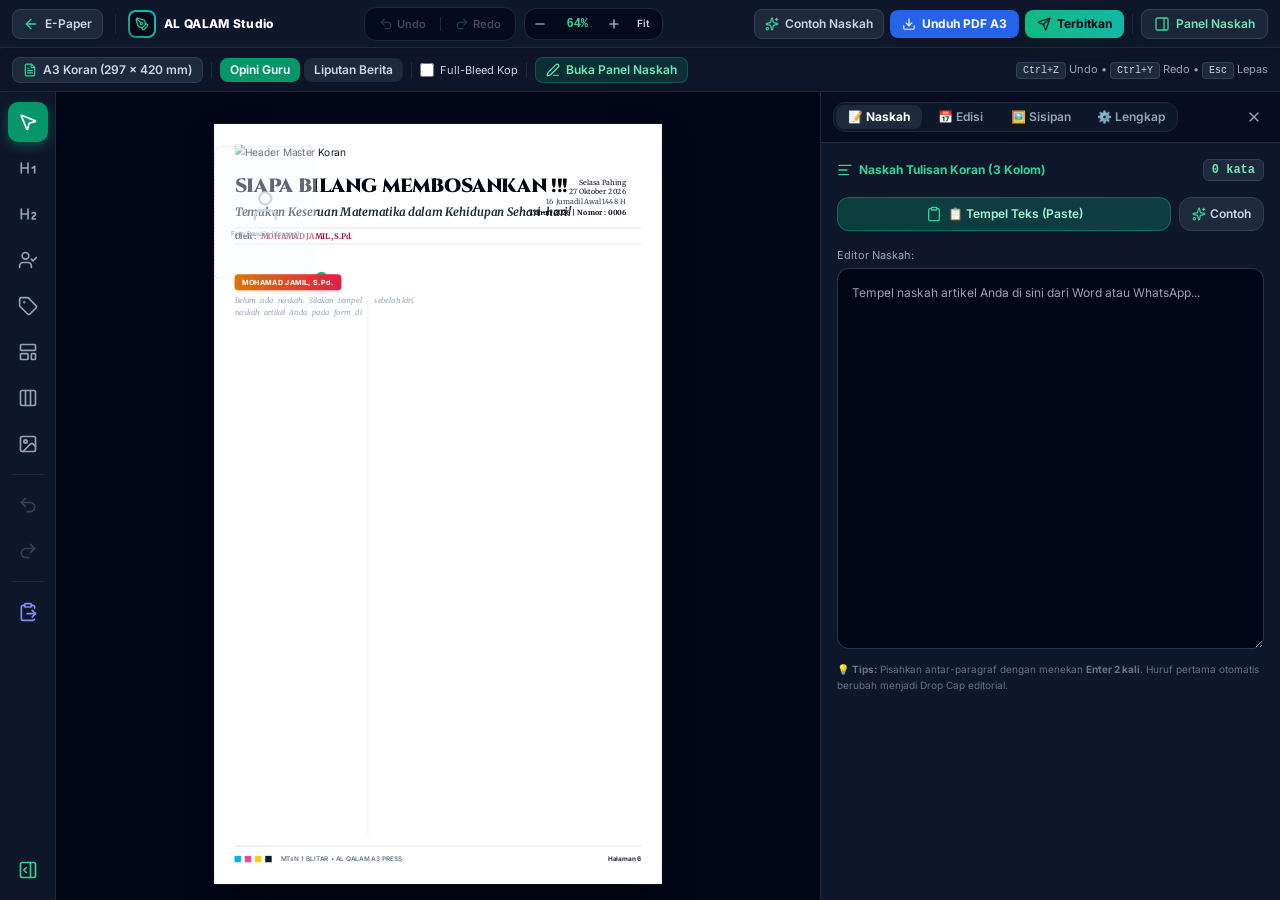
==== studio.html @ 0bef4b61 "Fitur Undo (Ctrl+Z) dan Redo (Ctrl+Y) pada AL QALAM Layout Studio" ====
<!DOCTYPE html>
<html lang="id" class="h-full bg-slate-950 text-slate-100">
<head>
  <meta charset="UTF-8">
  <meta name="viewport" content="width=device-width, initial-scale=1.0">
  <meta http-equiv="Cache-Control" content="no-cache, no-store, must-revalidate">
  <meta http-equiv="Pragma" content="no-cache">
  <meta http-equiv="Expires" content="0">
  <title>AL QALAM Studio - Mini Corel Layout Koran A3 MTsN 1 Blitar</title>
  <meta name="description" content="Aplikasi desain layout koran A3 AL QALAM MTsN 1 Blitar ala CorelDRAW yang praktis, cepat, dan siap terbit.">

  <!-- Favicon -->
  <link rel="icon" type="image/png" href="logo-mtsn.png">

  <!-- Google Fonts: Editorial Serif, Sans, & Arabic Calligraphy -->
  <link rel="preconnect" href="https://fonts.googleapis.com">
  <link rel="preconnect" href="https://fonts.gstatic.com" crossorigin>
  <link href="https://fonts.googleapis.com/css2?family=Amiri:ital,wght@0,400;0,700;1,400&family=Cinzel:wght@600;700;800;900&family=Inter:wght@300;400;500;600;700;800&family=Merriweather:ital,wght@0,300;0,400;0,700;1,300;1,400&family=Playfair+Display:ital,wght@0,600;0,700;0,800;0,900;1,600&display=swap" rel="stylesheet">

  <!-- Tailwind CSS (Local Offline) -->
  <script src="js/tailwind.min.js"></script>
  <script>
    tailwind.config = {
      darkMode: 'class',
      theme: {
        extend: {
          fontFamily: {
            sans: ['Inter', 'sans-serif'],
            serif: ['Merriweather', 'serif'],
            editorial: ['Playfair Display', 'serif'],
            title: ['Cinzel', 'serif'],
            arabic: ['Amiri', 'serif']
          },
          colors: {
            brand: {
              50: '#f0fdf4',
              100: '#dcfce7',
              500: '#22c55e',
              600: '#16a34a',
              700: '#15803d',
              900: '#14532d'
            }
          }
        }
      }
    }
  </script>

  <!-- Lucide Icons (Local Offline) -->
  <script src="js/lucide.min.js"></script>

  <!-- jsPDF & html2canvas (Local Offline) -->
  <script src="js/jspdf.umd.min.js"></script>
  <script src="js/html2canvas.min.js"></script>

  <style>
    /* Custom Scrollbars */
    ::-webkit-scrollbar {
      width: 6px;
      height: 6px;
    }
    ::-webkit-scrollbar-track {
      background: rgba(15, 23, 42, 0.6);
    }
    ::-webkit-scrollbar-thumb {
      background: rgba(51, 65, 85, 0.8);
      border-radius: 4px;
    }
    ::-webkit-scrollbar-thumb:hover {
      background: rgba(16, 185, 129, 0.6);
    }

    /* Corel Toolbox Buttons & Tooltips */
    .corel-tool-btn {
      width: 40px;
      height: 40px;
      display: flex;
      align-items: center;
      justify-content: center;
      border-radius: 10px;
      color: #94a3b8;
      transition: all 0.15s ease-in-out;
      position: relative;
      cursor: pointer;
    }
    .corel-tool-btn:hover {
      background-color: #1e293b;
      color: #f8fafc;
    }
    .corel-tool-btn.active {
      background-color: #059669;
      color: #ffffff;
      box-shadow: 0 4px 12px rgba(16, 185, 129, 0.35);
    }
    .corel-tool-btn .tooltip {
      position: absolute;
      left: 100%;
      top: 50%;
      transform: translateY(-50%);
      margin-left: 10px;
      padding: 4px 8px;
      background: #0f172a;
      border: 1px solid #334155;
      color: #f8fafc;
      font-size: 11px;
      font-weight: 500;
      white-space: nowrap;
      border-radius: 6px;
      pointer-events: none;
      opacity: 0;
      transition: opacity 0.15s;
      z-index: 50;
      box-shadow: 0 4px 12px rgba(0,0,0,0.5);
    }
    .corel-tool-btn:hover .tooltip {
      opacity: 1;
    }

    /* A3 Sheet Paper Styling */
    .a3-sheet {
      width: 840px;
      min-height: 1188px;
      background: #ffffff;
      color: #111827;
      box-shadow: 0 25px 50px -12px rgba(0, 0, 0, 0.7), 0 0 0 1px rgba(255, 255, 255, 0.1);
      position: relative;
      transform-origin: top center;
      transition: transform 0.2s ease-out;
    }

    /* Newspaper Typography Rules */
    .newspaper-columns {
      column-count: 3;
      column-gap: 20px;
      column-rule: 1px solid #e2e8f0;
      text-align: justify;
      text-justify: inter-word;
      hyphens: auto;
    }

    .drop-cap::first-letter {
      float: left;
      font-family: 'Playfair Display', serif;
      font-size: 3.5rem;
      line-height: 2.8rem;
      padding-top: 4px;
      padding-right: 8px;
      padding-bottom: 2px;
      font-weight: 900;
      color: #047857;
    }

    @media print {
      body * {
        visibility: hidden;
      }
      #print-area, #print-area * {
        visibility: visible;
      }
      #print-area {
        position: absolute;
        left: 0;
        top: 0;
        width: 100%;
        margin: 0;
        padding: 0;
      }
    }

    /* Direct On-Canvas Interactive Objects */
    .canvas-selectable {
      cursor: grab;
      position: relative;
      touch-action: none;
      user-select: none;
      -webkit-user-select: none;
    }
    .canvas-selectable img {
      -webkit-user-drag: none;
      user-drag: none;
      pointer-events: none;
    }
    .canvas-selectable:hover {
      outline: 1.5px dashed rgba(16, 185, 129, 0.45) !important;
      outline-offset: 2px;
    }
    .canvas-selectable:active {
      cursor: grabbing;
    }
    .canvas-selectable.canvas-selected {
      outline: 2px dashed #10b981 !important;
      outline-offset: 3px;
      box-shadow: 0 0 0 1px rgba(16, 185, 129, 0.25);
    }
    .canvas-inline-editing {
      outline: 2px solid #3b82f6 !important;
      outline-offset: 3px;
      background-color: rgba(239, 246, 255, 0.8) !important;
      cursor: text !important;
      user-select: text !important;
      -webkit-user-select: text !important;
    }
  </style>
</head>
<body class="h-full flex flex-col bg-slate-950 text-slate-100 overflow-hidden select-none">

  <!-- ==================== 1. TOP APPLICATION MENUBAR ==================== -->
  <header class="h-12 flex-shrink-0 bg-slate-900 border-b border-slate-800 px-3 flex items-center justify-between z-30 shadow-md">
    
    <!-- Left: Return Link & Brand Title -->
    <div class="flex items-center gap-3">
      <a href="index.html" class="flex items-center gap-1.5 px-2.5 py-1.5 rounded-lg bg-slate-800 hover:bg-slate-700 text-slate-300 hover:text-white border border-slate-700 hover:border-emerald-500/50 shadow-sm transition active:scale-95 text-xs font-semibold" title="Kembali ke Flipbook">
        <i data-lucide="arrow-left" class="w-4 h-4 text-emerald-400"></i>
        <span class="hidden sm:inline">E-Paper</span>
      </a>

      <div class="h-5 w-px bg-slate-800 hidden sm:block"></div>

      <div class="flex items-center gap-2">
        <div class="w-7 h-7 rounded-lg bg-gradient-to-tr from-emerald-600 via-teal-500 to-cyan-500 p-0.5 flex items-center justify-center shadow-sm flex-shrink-0">
          <div class="w-full h-full bg-slate-950 rounded-[6px] flex items-center justify-center">
            <i data-lucide="pen-tool" class="w-3.5 h-3.5 text-emerald-400"></i>
          </div>
        </div>
        <div class="flex items-center gap-2">
          <span class="text-xs font-extrabold text-white tracking-wide">AL QALAM Studio</span>
        </div>
      </div>
    </div>

    <!-- Center: Undo / Redo & Zoom Toolbar -->
    <div class="flex items-center gap-2">
      <!-- Undo & Redo Toolbar -->
      <div class="flex items-center gap-1 bg-slate-950/70 p-1 rounded-xl border border-slate-800">
        <button type="button" id="btn-undo" disabled class="flex items-center gap-1 px-2.5 py-1 rounded-lg hover:bg-slate-800 text-slate-300 hover:text-white opacity-30 pointer-events-none transition cursor-pointer text-xs font-semibold" title="Urungkan / Undo (Ctrl + Z)">
          <i data-lucide="undo-2" class="w-3.5 h-3.5 text-emerald-400"></i>
          <span class="hidden sm:inline text-[11px]">Undo</span>
        </button>
        <div class="h-3.5 w-px bg-slate-800"></div>
        <button type="button" id="btn-redo" disabled class="flex items-center gap-1 px-2.5 py-1 rounded-lg hover:bg-slate-800 text-slate-300 hover:text-white opacity-30 pointer-events-none transition cursor-pointer text-xs font-semibold" title="Ulangi / Redo (Ctrl + Y)">
          <i data-lucide="redo-2" class="w-3.5 h-3.5 text-emerald-400"></i>
          <span class="hidden sm:inline text-[11px]">Redo</span>
        </button>
      </div>

      <!-- Zoom Toolbar -->
      <div class="flex items-center gap-1 bg-slate-950/70 p-1 rounded-xl border border-slate-800">
        <button type="button" id="btn-zoom-out" class="p-1 rounded-lg hover:bg-slate-800 text-slate-300 hover:text-white transition cursor-pointer" title="Perkecil Zoom (-)">
          <i data-lucide="minus" class="w-3.5 h-3.5"></i>
        </button>
        <span id="label-zoom" class="w-11 text-center font-mono font-bold text-emerald-400 text-xs select-none">75%</span>
        <button type="button" id="btn-zoom-in" class="p-1 rounded-lg hover:bg-slate-800 text-slate-300 hover:text-white transition cursor-pointer" title="Perbesar Zoom (+)">
          <i data-lucide="plus" class="w-3.5 h-3.5"></i>
        </button>
        <button type="button" id="btn-zoom-fit" class="px-2 py-0.5 rounded-lg hover:bg-slate-800 text-slate-300 hover:text-white text-[10px] font-semibold transition cursor-pointer" title="Sesuaikan dengan Layar">
          Fit
        </button>
      </div>
    </div>

    <!-- Right: Core Actions & Panel Toggle -->
    <div class="flex items-center gap-1.5">
      <button type="button" id="btn-demo-preset" class="hidden md:flex items-center gap-1.5 px-2.5 py-1.5 rounded-lg bg-slate-800 hover:bg-slate-700 text-slate-300 hover:text-emerald-300 border border-slate-700 text-xs font-semibold shadow-sm transition active:scale-95 cursor-pointer" title="Isi contoh naskah otomatis">
        <i data-lucide="sparkles" class="w-3.5 h-3.5 text-emerald-400"></i>
        <span>Contoh Naskah</span>
      </button>

      <button type="button" id="btn-export-pdf" class="flex items-center gap-1.5 px-3 py-1.5 rounded-lg bg-blue-600 hover:bg-blue-500 text-white text-xs font-bold shadow-md transition active:scale-95 cursor-pointer" title="Unduh File PDF A3 Siap Cetak (300 DPI)">
        <i data-lucide="download" class="w-3.5 h-3.5"></i>
        <span class="hidden sm:inline">Unduh PDF A3</span>
      </button>

      <button type="button" id="btn-publish-epaper" class="flex items-center gap-1.5 px-3 py-1.5 rounded-lg bg-gradient-to-r from-emerald-500 to-teal-500 hover:from-emerald-400 hover:to-teal-400 text-slate-950 text-xs font-bold shadow-lg shadow-emerald-950/40 transition active:scale-95 cursor-pointer" title="Terbitkan Halaman Ini Langsung ke Flipbook Online">
        <i data-lucide="send" class="w-3.5 h-3.5"></i>
        <span>Terbitkan</span>
      </button>

      <div class="h-5 w-px bg-slate-800 mx-0.5"></div>

      <!-- Toggle Right Inspector Drawer -->
      <button type="button" id="btn-toggle-dock" class="flex items-center gap-1.5 px-3 py-1.5 rounded-lg bg-slate-800/90 hover:bg-slate-700 text-emerald-300 hover:text-white border border-slate-700 hover:border-emerald-500/40 text-xs font-semibold shadow-sm transition active:scale-95 cursor-pointer" title="Buka / Tutup Panel Naskah & Edisi">
        <i data-lucide="panel-right" class="w-4 h-4 text-emerald-400"></i>
        <span class="hidden lg:inline">Panel Naskah</span>
      </button>

      <!-- Mobile Fallback Toggle View -->
      <div class="flex lg:hidden items-center bg-slate-800/80 p-0.5 rounded-lg border border-slate-700">
        <button type="button" id="btn-toggle-editor" class="px-2 py-0.5 rounded text-[11px] font-bold bg-emerald-600 text-white">
          ✏️
        </button>
        <button type="button" id="btn-toggle-preview" class="px-2 py-0.5 rounded text-[11px] font-bold text-slate-300">
          👁️
        </button>
      </div>
    </div>
  </header>

  <!-- ==================== 2. TOP CONTEXTUAL PROPERTY BAR (Corel Style) ==================== -->
  <div id="corel-property-bar" class="h-11 flex-shrink-0 bg-slate-900/95 backdrop-blur-md border-b border-slate-800 px-3 flex items-center justify-between text-xs z-20 overflow-x-auto shadow-inner">
    <!-- Dynamic Context Content will be injected here -->
    <div id="corel-property-content" class="flex items-center gap-2 flex-wrap min-w-max">
      <!-- Default Page Properties (Rendered by JS) -->
    </div>

    <!-- Right Hint -->
    <div class="hidden xl:flex items-center gap-2 flex-shrink-0 text-slate-400 text-[11px] pl-3">
      <span><kbd class="px-1.5 py-0.5 bg-slate-800 border border-slate-700 rounded text-slate-300 font-mono text-[10px]">Ctrl+Z</kbd> Undo • <kbd class="px-1.5 py-0.5 bg-slate-800 border border-slate-700 rounded text-slate-300 font-mono text-[10px]">Ctrl+Y</kbd> Redo • <kbd class="px-1.5 py-0.5 bg-slate-800 border border-slate-700 rounded text-slate-300 font-mono text-[10px]">Esc</kbd> Lepas</span>
    </div>
  </div>

  <!-- ==================== 3. MAIN WORKSPACE ROW ==================== -->
  <div class="flex-1 flex overflow-hidden relative">

    <!-- ==================== A. LEFT SLIM ICON TOOLBOX (Corel Style) ==================== -->
    <aside id="corel-toolbox" class="w-14 flex-shrink-0 bg-slate-900 border-r border-slate-800 flex flex-col items-center py-2.5 gap-1.5 z-20 shadow-sm select-none">
      
      <!-- 1. Pick Tool -->
      <button type="button" id="tool-pick" class="corel-tool-btn active" title="Pick Tool (Pilih & Geser Objek Bebas)">
        <i data-lucide="mouse-pointer-2" class="w-5 h-5"></i>
        <span class="tooltip">Pick Tool (Pilih & Geser)</span>
      </button>

      <!-- 2. Headline Tool -->
      <button type="button" id="tool-headline" class="corel-tool-btn" title="Judul Utama (Headline)">
        <i data-lucide="heading-1" class="w-5 h-5"></i>
        <span class="tooltip">Judul Utama (Headline)</span>
      </button>

      <!-- 3. Subheadline Tool -->
      <button type="button" id="tool-subheadline" class="corel-tool-btn" title="Subjudul Artikel">
        <i data-lucide="heading-2" class="w-5 h-5"></i>
        <span class="tooltip">Subjudul Artikel</span>
      </button>

      <!-- 4. Author Photo Tool -->
      <button type="button" id="tool-photo" class="corel-tool-btn" title="Foto Guru / Penulis">
        <i data-lucide="user-check" class="w-5 h-5"></i>
        <span class="tooltip">Foto Penulis</span>
      </button>

      <!-- 5. Author Name Badge Tool -->
      <button type="button" id="tool-badge" class="corel-tool-btn" title="Kotak Nama Penulis (Badge)">
        <i data-lucide="tag" class="w-5 h-5"></i>
        <span class="tooltip">Badge Nama Penulis</span>
      </button>

      <!-- 6. Master Kop Tool -->
      <button type="button" id="tool-header" class="corel-tool-btn" title="Header / Kop Master">
        <i data-lucide="layout-template" class="w-5 h-5"></i>
        <span class="tooltip">Kop Koran Master</span>
      </button>

      <!-- 7. Body Text Tool (Columns) -->
      <button type="button" id="tool-body" class="corel-tool-btn" title="Naskah Tulisan 3 Kolom">
        <i data-lucide="columns-3" class="w-5 h-5"></i>
        <span class="tooltip">Naskah 3 Kolom & Editor</span>
      </button>

      <!-- 8. Activity Photo Tool -->
      <button type="button" id="tool-activity" class="corel-tool-btn" title="Dokumentasi / Foto Kegiatan">
        <i data-lucide="image" class="w-5 h-5"></i>
        <span class="tooltip">Foto Kegiatan</span>
      </button>

      <div class="w-8 h-px bg-slate-800 my-1"></div>

      <!-- Undo Tool -->
      <button type="button" id="tool-undo" disabled class="corel-tool-btn opacity-30 pointer-events-none" title="Undo / Urungkan (Ctrl + Z)">
        <i data-lucide="undo-2" class="w-5 h-5"></i>
        <span class="tooltip">Undo (Ctrl + Z)</span>
      </button>

      <!-- Redo Tool -->
      <button type="button" id="tool-redo" disabled class="corel-tool-btn opacity-30 pointer-events-none" title="Redo / Ulangi (Ctrl + Y)">
        <i data-lucide="redo-2" class="w-5 h-5"></i>
        <span class="tooltip">Redo (Ctrl + Y)</span>
      </button>

      <div class="w-8 h-px bg-slate-800 my-1"></div>

      <!-- Quick Smart Paste from Canva -->
      <button type="button" id="tool-paste-direct" class="corel-tool-btn hover:text-indigo-400" title="Tempel Gambar dari Canva (Ctrl+V)">
        <i data-lucide="clipboard-paste" class="w-5 h-5 text-indigo-400"></i>
        <span class="tooltip">Tempel dari Canva (Ctrl+V)</span>
      </button>

      <!-- 10. Toggle Dock Drawer Tool -->
      <button type="button" id="tool-dock-toggle" class="corel-tool-btn hover:text-emerald-400 mt-auto" title="Buka / Tutup Panel Naskah">
        <i data-lucide="panel-right-open" class="w-5 h-5 text-emerald-400"></i>
        <span class="tooltip">Panel Naskah & Edisi</span>
      </button>
    </aside>

    <!-- ==================== B. CENTER: REALTIME A3 PREVIEW CANVAS ==================== -->
    <main id="preview-panel" class="flex-1 bg-slate-950 relative flex flex-col h-full overflow-hidden">
      
      <!-- Preview Sheet Stage (Scrollable) -->
      <div id="preview-stage" class="flex-1 overflow-auto p-4 sm:p-8 flex items-start justify-center">
        
        <!-- THE A3 NEWSPAPER SHEET (Captured to 300 DPI Canvas/PDF) -->
        <div id="a3-sheet" class="a3-sheet relative p-8 flex flex-col justify-between overflow-hidden">

          <!-- SHEET HEADER CONTAINER -->
          <div id="container-sheet-header" class="w-full flex-shrink-0 mb-4 pb-1">
            
            <!-- OPTION A: Custom Uploaded Master Header View -->
            <div id="view-custom-header-wrapper" class="w-full relative canvas-selectable group" data-canvas-type="header">
              <img id="view-custom-header-img" src="" alt="Header Master Koran" class="w-full h-auto object-contain block mx-auto transition-transform duration-200">
              
              <!-- Floating Overlay Edition Box (Pojok Kanan Atas, Sejajar Bawah Huruf M) -->
              <div id="view-custom-header-overlay-box" style="top: 52px; right: 24px;" class="absolute text-right font-serif leading-snug text-slate-900 pointer-events-none select-none z-10">
                <div id="view-day-custom-overlay" class="text-[11px] text-slate-900 font-normal">Selasa Pahing</div>
                <div id="view-date-masehi-custom-overlay" class="text-[11px] text-slate-900 font-normal">27 Oktober 2026</div>
                <div id="view-date-hijri-custom-overlay" class="text-[11px] text-slate-700 font-normal">16 Jumadil Awal 1448 H</div>
                <div id="view-edition-num-custom-overlay" class="text-[11px] font-bold text-slate-950 mt-0.5">Tahun 2026 | Nomor : 0006</div>
              </div>
            </div>

            <!-- OPTION B: Built-in Kop AL QALAM (Hidden) -->
            <div id="view-default-header-wrapper" class="hidden w-full">
              <!-- Row 1: AL QALAM Kop & Partner Logos & Edition Box -->
              <div class="flex items-start justify-between gap-4">
                
                <!-- Left/Center: AL QALAM Brand Logo with Madrasah Info -->
                <div class="flex-1 flex items-center pr-2 overflow-hidden">
                  <img id="view-brand-header-img" src="assets/template/alqalam_brand_header.png" alt="Logo AL QALAM" style="height: 160px;" class="w-auto max-w-full object-contain transition-all duration-200">
                </div>

                <!-- Right: Partner Logos & Edition Box -->
                <div class="flex flex-col items-end text-right flex-shrink-0">
                  <img src="assets/template/top_partner_logos.png" alt="Logos Resmi" class="h-6 sm:h-7 object-contain">
                  
                  <div id="view-default-date-box" style="margin-top: 48px;" class="text-[11px] font-serif leading-snug text-slate-900 text-right">
                    <div id="view-day" class="text-slate-900 font-normal">Selasa Pahing</div>
                    <div id="view-date-masehi" class="text-slate-900 font-normal">27 Oktober 2026</div>
                    <div id="view-date-hijri" class="text-slate-700 font-normal">16 Jumadil Awal 1448 H</div>
                    <div id="view-edition-num" class="font-bold text-slate-900 mt-0.5">Tahun 2026 | Nomor : 0006</div>
                  </div>
                </div>

              </div>

              <!-- Row 2: Yellow Social Media Strip + Basmalah -->
              <div class="mt-2.5 bg-[#fcd34d] border border-amber-400/80 rounded-full px-4 py-1 flex items-center justify-between text-[11px] font-medium text-slate-900 shadow-sm">
                <div class="flex items-center gap-3">
                  <span class="flex items-center gap-1 font-bold">
                    <i data-lucide="globe" class="w-3.5 h-3.5 text-blue-900"></i>
                    <span>www.mtsn1blitar.sch.id</span>
                  </span>
                  <span class="flex items-center gap-1 font-bold">
                    <i data-lucide="facebook" class="w-3.5 h-3.5 text-blue-800"></i>
                    <span>mtsn1blitar</span>
                  </span>
                  <span class="flex items-center gap-1 font-bold">
                    <i data-lucide="youtube" class="w-3.5 h-3.5 text-rose-700"></i>
                    <span>mtsn1blitar</span>
                  </span>
                  <span class="flex items-center gap-1 font-bold">
                    <i data-lucide="instagram" class="w-3.5 h-3.5 text-pink-700"></i>
                    <span>mtsn1blitar69</span>
                  </span>
                </div>
                <div class="font-arabic text-sm text-slate-900 font-bold pr-2">
                  بِسْمِ اللَّهِ الرَّحْمَنِ الرَّحِيمِ
                </div>
              </div>
            </div>

            <!-- OPTION C: Optional Edition & Date Sub-Bar under Custom Header -->
            <div id="view-custom-header-edition-bar" class="hidden mt-2 pt-1.5 border-t border-slate-300 w-full flex justify-end text-right">
              <div class="text-[11px] font-serif leading-snug text-slate-900 text-right">
                <div id="view-day-custom-bar" class="text-slate-900 font-normal">Selasa Pahing</div>
                <div id="view-date-masehi-custom-bar" class="text-slate-900 font-normal">27 Oktober 2026</div>
                <div id="view-date-hijri-custom-bar" class="text-slate-700 font-normal">16 Jumadil Awal 1448 H</div>
                <div id="view-edition-num-custom-bar" class="font-bold text-slate-900 mt-0.5">Tahun 2026 | Nomor : 0006</div>
              </div>
            </div>

          </div>

          <!-- SHEET BODY (AUTHOR + HEADLINE + 3-COLUMN NEWSPAPER) -->
          <div class="flex-1 flex flex-col">
            
            <!-- Top Hero: Author Profile Spacer & Headline -->
            <div class="flex items-start gap-5 mb-4 relative min-h-[175px]">
              
              <!-- Author Slot Spacer -->
              <div id="author-slot-spacer" class="hidden w-44 flex-shrink-0 transition-all duration-300"></div>

              <!-- Headline & Subheadline & Byline -->
              <div class="flex-1 pt-1" id="container-hero-text">
                <h2 id="view-headline" class="font-title text-3xl font-black text-slate-950 leading-tight tracking-tight mb-2 canvas-selectable transition-all" data-canvas-type="headline" title="Klik untuk atur ukuran & geser judul langsung (atau klik ganda untuk edit teks)">
                  SIAPA BILANG MEMBOSANKAN !!!
                </h2>
                <h3 id="view-subheadline" class="font-serif italic text-lg font-bold text-slate-800 leading-snug mb-3 canvas-selectable transition-all" data-canvas-type="subheadline" title="Klik untuk atur ukuran subjudul (atau klik ganda untuk edit teks)">
                  Temukan Keseruan Matematika dalam Kehidupan Sehari-hari!
                </h3>
                <div class="flex items-center gap-2 border-t border-b border-slate-300 py-1 text-xs font-serif font-bold text-slate-900 canvas-selectable transition-all" id="view-byline-container" data-canvas-type="byline" title="Klik untuk atur byline penulis">
                  <span>Oleh :</span>
                  <span id="view-byline" class="text-rose-800">MOHAMAD JAMIL, S.Pd.</span>
                </div>
              </div>

            </div>

            <!-- 1. FLOATING DRAGGABLE AUTHOR PHOTO -->
            <div id="container-author-photo" style="left: 0px; top: 35px;" class="absolute w-44 flex flex-col items-start cursor-grab select-none group touch-none z-30 transition-shadow canvas-selectable" data-canvas-type="author-photo" title="Klik untuk atur / perbesar foto penulis">
              <div id="author-photo-frame" class="w-full min-h-[160px] bg-transparent border-0 shadow-none rounded-none overflow-visible relative flex flex-col items-start justify-end transition-all">
                <img id="view-author-img" src="" alt="Foto Penulis" class="hidden w-auto max-w-full max-h-[260px] object-contain object-left-bottom pointer-events-none select-none">
                
                <!-- Neutral Placeholder when empty -->
                <div id="placeholder-view-author" class="w-40 h-52 flex flex-col items-center justify-center text-slate-400 p-4 text-center pointer-events-none border border-dashed border-slate-300 rounded-xl bg-slate-50/40">
                  <i data-lucide="user" class="w-14 h-14 text-slate-300 stroke-[1.5]"></i>
                  <span class="text-[10px] font-sans text-slate-400 mt-2 font-medium">Foto Penulis (Kosong)</span>
                </div>

                <!-- Dynamic Corner Resize Handle -->
                <div id="handle-resize-author" 
                     title="Klik tahan dan seret untuk memperbesar / memperkecil foto" 
                     class="export-ignore absolute -bottom-2.5 -right-2.5 w-6 h-6 bg-emerald-500 hover:bg-emerald-400 active:scale-125 border-2 border-white rounded-full shadow-lg cursor-nwse-resize z-40 flex items-center justify-center transition-transform hover:scale-125 touch-none select-none">
                  <i data-lucide="scaling" class="w-3 h-3 text-white pointer-events-none stroke-[2.5]"></i>
                </div>
              </div>
            </div>

            <!-- 2. FLOATING DRAGGABLE AUTHOR NAME BADGE -->
            <div id="container-author-badge" style="left: 32px; top: 235px;" class="absolute flex flex-col items-center cursor-grab select-none group touch-none z-30 transition-shadow canvas-selectable" data-canvas-type="author-badge" title="Klik untuk atur kotak nama">
              <div id="view-author-badge" class="bg-gradient-to-r from-amber-600 to-rose-600 text-white font-bold text-[11px] py-1 px-3 text-center rounded-md shadow-md tracking-wider truncate max-w-xs pointer-events-none select-none">
                MOHAMAD JAMIL, S.Pd.
              </div>
            </div>

            <!-- Newspaper 3-Columns Text -->
            <div class="flex-1 newspaper-columns text-slate-900 font-serif text-[11.5px] leading-relaxed select-text canvas-selectable transition-all" id="view-newspaper-content" data-canvas-type="newspaper-content" title="Klik untuk atur ukuran huruf naskah koran">
              <!-- Rendered dynamically -->
            </div>

            <!-- Mid/Bottom Visual Inserts: Classroom Photo + Callout + Logo (Hidden by default) -->
            <div id="container-bottom-inserts" style="display: none;" class="mt-4 pt-3 border-t-2 border-slate-300 grid grid-cols-12 gap-4 items-center">
              
              <!-- Activity Photo (Left 7 cols) -->
              <div class="col-span-7 flex flex-col" id="container-view-activity" style="display: none;">
                <div class="w-full h-44 bg-slate-100 rounded-lg overflow-hidden border border-slate-300 shadow-sm">
                  <img id="view-activity-img" src="" alt="Foto Kegiatan" class="w-full h-full object-cover">
                </div>
                <div class="mt-2 p-2.5 bg-amber-50/80 border-l-4 border-amber-500 text-[11px] font-serif italic text-slate-800 leading-snug rounded-r" id="view-callout-quote" style="display: none;">
                </div>
              </div>

              <!-- Doodle & Event Logo (Right 5 cols) -->
              <div class="col-span-5 flex flex-col items-center justify-between h-full py-1">
                <div id="container-view-illustration" style="display: none;" class="mb-2">
                  <img id="view-illustration-img" src="" alt="Ilustrasi" class="max-h-20 object-contain">
                </div>

                <div id="container-view-event-logo" style="display: none;" class="flex flex-col items-center">
                  <img id="view-event-logo-img" src="" alt="Logo Peringatan" class="max-h-24 object-contain">
                </div>
              </div>

            </div>

          </div>

          <!-- SHEET FOOTER -->
          <div class="w-full flex-shrink-0 pt-3 border-t border-slate-300 mt-4 flex items-center justify-between text-[10px] text-slate-500 font-sans">
            <div class="flex items-center gap-1.5">
              <span class="w-2.5 h-2.5 bg-cyan-500 inline-block"></span>
              <span class="w-2.5 h-2.5 bg-pink-500 inline-block"></span>
              <span class="w-2.5 h-2.5 bg-yellow-400 inline-block"></span>
              <span class="w-2.5 h-2.5 bg-slate-900 inline-block"></span>
              <span class="ml-2 font-semibold">MTsN 1 BLITAR • AL QALAM A3 PRESS</span>
            </div>
            <div id="view-footer-page" class="font-bold text-slate-800">
              Halaman 6
            </div>
          </div>

        </div>

      </div>

    </main>

    <!-- ==================== C. RIGHT COLLAPSIBLE INSPECTOR DRAWER ==================== -->
    <aside id="editor-panel" class="w-full lg:w-[420px] xl:w-[460px] flex-shrink-0 bg-slate-900 border-l border-slate-800 flex flex-col h-full overflow-hidden z-20 transition-all duration-200">
      
      <!-- Drawer Navigation Header Tabs -->
      <div class="px-3 py-2.5 border-b border-slate-800 bg-slate-950/60 flex items-center justify-between flex-shrink-0">
        <div class="flex items-center gap-1 bg-slate-900 p-0.5 rounded-xl border border-slate-800">
          <button type="button" class="btn-dock-tab px-3 py-1 rounded-lg text-xs font-bold bg-slate-800 text-white shadow-sm transition" data-target="tab-pane-naskah">
            📝 Naskah
          </button>
          <button type="button" class="btn-dock-tab px-3 py-1 rounded-lg text-xs font-semibold text-slate-400 hover:text-white transition" data-target="tab-pane-edisi">
            📅 Edisi
          </button>
          <button type="button" class="btn-dock-tab px-3 py-1 rounded-lg text-xs font-semibold text-slate-400 hover:text-white transition" data-target="tab-pane-sisipan">
            🖼️ Sisipan
          </button>
          <button type="button" class="btn-dock-tab px-2.5 py-1 rounded-lg text-xs font-semibold text-slate-400 hover:text-white transition" data-target="tab-pane-detail" title="Pengaturan Lengkap">
            ⚙️ Lengkap
          </button>
        </div>

        <button type="button" id="btn-close-dock" class="p-1.5 rounded-lg hover:bg-slate-800 text-slate-400 hover:text-white transition cursor-pointer" title="Tutup Panel Naskah">
          <i data-lucide="x" class="w-4 h-4"></i>
        </button>
      </div>

      <!-- Drawer Content Panes (Scrollable) -->
      <div class="flex-1 overflow-y-auto p-4 space-y-4 select-text">

        <!-- ==================== TAB 1: NASKAH ARTIKEL ==================== -->
        <div id="tab-pane-naskah" class="dock-tab-pane space-y-4">
          
          <div class="flex items-center justify-between">
            <h3 class="text-xs font-bold text-emerald-400 flex items-center gap-1.5">
              <i data-lucide="align-left" class="w-4 h-4"></i>
              <span>Naskah Tulisan Koran (3 Kolom)</span>
            </h3>
            <span class="text-xs font-mono font-bold bg-slate-800 text-emerald-300 px-2 py-0.5 rounded-md border border-slate-700" id="text-word-count">0 kata</span>
          </div>

          <div class="flex items-center gap-2">
            <button type="button" id="btn-paste-clipboard-dock" class="flex-1 flex items-center justify-center gap-1.5 px-3 py-2 bg-gradient-to-r from-emerald-600/30 to-teal-600/30 hover:from-emerald-600/40 hover:to-teal-600/40 border border-emerald-500/40 text-emerald-200 rounded-xl text-xs font-semibold transition active:scale-95 shadow-sm cursor-pointer">
              <i data-lucide="clipboard" class="w-4 h-4 text-emerald-400"></i>
              <span>📋 Tempel Teks (Paste)</span>
            </button>
            <button type="button" id="btn-demo-preset-dock" class="flex items-center justify-center gap-1 px-3 py-2 bg-slate-800 hover:bg-slate-700 border border-slate-700 text-slate-300 hover:text-emerald-300 rounded-xl text-xs font-semibold transition active:scale-95 cursor-pointer" title="Isi Naskah Contoh">
              <i data-lucide="sparkles" class="w-3.5 h-3.5 text-emerald-400"></i>
              <span>Contoh</span>
            </button>
          </div>

          <div>
            <label class="block text-[11px] text-slate-400 mb-1">Editor Naskah:</label>
            <textarea id="inp-body-text" rows="18" class="w-full bg-slate-950 border border-slate-700/80 text-white text-xs p-3.5 rounded-xl outline-none focus:border-emerald-500 transition font-sans leading-relaxed resize-y shadow-inner" placeholder="Tempel naskah artikel Anda di sini dari Word atau WhatsApp..."></textarea>
            <p class="text-[10px] text-slate-500 mt-1.5 leading-relaxed">
              💡 <b>Tips:</b> Pisahkan antar-paragraf dengan menekan <b>Enter 2 kali</b>. Huruf pertama otomatis berubah menjadi Drop Cap editorial.
            </p>
          </div>

        </div>

        <!-- ==================== TAB 2: EDISI & PENOMORAN ==================== -->
        <div id="tab-pane-edisi" class="dock-tab-pane hidden space-y-4">
          
          <div class="bg-slate-950/60 border border-slate-800/80 rounded-2xl p-4 space-y-3">
            <h3 class="text-xs font-bold text-emerald-400 flex items-center gap-2">
              <i data-lucide="calendar" class="w-4 h-4"></i>
              <span>Informasi Edisi & Penomoran Koran</span>
            </h3>

            <div class="grid grid-cols-2 gap-2.5">
              <div>
                <label class="block text-[11px] text-slate-400 mb-1">Hari & Pasaran</label>
                <input type="text" id="inp-day" value="Selasa Pahing" class="w-full bg-slate-900 border border-slate-700/80 text-white text-xs px-3 py-2 rounded-xl outline-none focus:border-emerald-500 transition">
              </div>
              <div>
                <label class="block text-[11px] text-slate-400 mb-1">Tanggal Masehi</label>
                <input type="text" id="inp-date-masehi" value="27 Oktober 2026" class="w-full bg-slate-900 border border-slate-700/80 text-white text-xs px-3 py-2 rounded-xl outline-none focus:border-emerald-500 transition">
              </div>
              <div>
                <label class="block text-[11px] text-slate-400 mb-1">Tanggal Hijriah</label>
                <input type="text" id="inp-date-hijri" value="16 Jumadil Awal 1448 H" class="w-full bg-slate-900 border border-slate-700/80 text-white text-xs px-3 py-2 rounded-xl outline-none focus:border-emerald-500 transition">
              </div>
              <div>
                <label class="block text-[11px] text-slate-400 mb-1">Nomor Edisi & Tahun</label>
                <input type="text" id="inp-edition-num" value="Tahun 2026 | Nomor : 0006" class="w-full bg-slate-900 border border-slate-700/80 text-white text-xs px-3 py-2 rounded-xl outline-none focus:border-emerald-500 transition">
              </div>
            </div>

            <!-- Posisi Naik / Turun Hari -->
            <div class="pt-2 border-t border-slate-800/80 flex items-center justify-between text-xs">
              <span class="text-slate-400 font-medium text-[11px] flex items-center gap-1.5">
                <i data-lucide="move-vertical" class="w-3.5 h-3.5 text-emerald-400"></i>
                <span>Posisi Naik/Turun Hari:</span>
              </span>
              <div class="flex items-center gap-1.5 bg-slate-900 border border-slate-800 rounded-lg p-1">
                <button type="button" id="btn-date-up" class="w-6 h-6 flex items-center justify-center bg-slate-800 hover:bg-slate-700 text-slate-300 rounded font-bold transition active:scale-95 cursor-pointer" title="Geser Hari ke Atas">▲</button>
                <span id="label-date-offset" class="font-mono text-emerald-400 text-[11px] font-semibold w-12 text-center select-none">48 px</span>
                <button type="button" id="btn-date-down" class="w-6 h-6 flex items-center justify-center bg-slate-800 hover:bg-slate-700 text-slate-300 rounded font-bold transition active:scale-95 cursor-pointer" title="Geser Hari ke Bawah">▼</button>
              </div>
            </div>

            <div class="pt-2 border-t border-slate-800/80">
              <label class="block text-[11px] text-slate-400 mb-1">Nomor Halaman:</label>
              <input type="text" id="inp-page-num" value="Halaman 6" class="w-full bg-slate-900 border border-slate-700/80 text-white text-xs px-3 py-2 rounded-xl outline-none focus:border-emerald-500">
            </div>

          </div>

        </div>

        <!-- ==================== TAB 3: SISIPAN VISUAL ==================== -->
        <div id="tab-pane-sisipan" class="dock-tab-pane hidden space-y-4">
          
          <!-- Foto Kegiatan -->
          <div class="bg-slate-950/60 border border-slate-800/80 rounded-2xl p-4 space-y-3">
            <h3 class="text-xs font-bold text-emerald-400 flex items-center gap-2">
              <i data-lucide="image" class="w-4 h-4"></i>
              <span>Foto Dokumentasi / Kegiatan</span>
            </h3>

            <div class="w-full h-36 bg-slate-900 border border-slate-700 rounded-xl overflow-hidden relative flex items-center justify-center">
              <img id="preview-activity-img" src="" alt="Foto Kegiatan" class="hidden w-full h-full object-cover">
              <div id="placeholder-preview-activity" class="flex flex-col items-center justify-center text-slate-500 p-2 text-center">
                <i data-lucide="image" class="w-8 h-8 text-slate-600"></i>
                <span class="text-[10px] mt-1 text-slate-500 font-sans">Belum ada foto kegiatan (opsional)</span>
              </div>
            </div>

            <div class="flex items-center justify-between gap-3">
              <label class="cursor-pointer inline-flex items-center gap-1.5 px-3 py-1.5 bg-slate-800 hover:bg-slate-700 text-white rounded-lg text-xs font-semibold border border-slate-700 transition">
                <i data-lucide="upload" class="w-3.5 h-3.5 text-emerald-400"></i>
                <span id="label-activity-photo">Upload Foto Kegiatan</span>
                <input type="file" id="inp-activity-photo" accept="image/*" class="hidden">
              </label>

              <label class="flex items-center gap-2 text-xs text-slate-300 cursor-pointer">
                <input type="checkbox" id="chk-show-activity-img" class="rounded border-slate-700 text-emerald-600 focus:ring-emerald-500">
                <span>Tampilkan Foto</span>
              </label>
            </div>
          </div>

          <!-- Kutipan Kunci & Logo Acara -->
          <div class="bg-slate-950/60 border border-slate-800/80 rounded-2xl p-4 space-y-3">
            <h3 class="text-xs font-bold text-emerald-400 flex items-center gap-2">
              <i data-lucide="award" class="w-4 h-4"></i>
              <span>Kutipan Kunci & Logo Acara</span>
            </h3>

            <div>
              <label class="block text-[11px] text-slate-400 mb-1">Kutipan Kunci (Callout Box)</label>
              <textarea id="inp-callout-quote" rows="3" class="w-full bg-slate-900 border border-slate-700/80 text-white text-xs p-2.5 rounded-xl outline-none focus:border-emerald-500 transition italic" placeholder="Ketik kutipan penting jika ada (opsional)..."></textarea>
            </div>

            <div class="pt-2">
              <label class="block text-[11px] text-slate-400 mb-1">Logo Peringatan / Event</label>
              <select id="sel-event-logo" class="w-full bg-slate-900 border border-slate-700/80 text-white text-xs px-2.5 py-2 rounded-xl outline-none focus:border-emerald-500">
                <option value="none" selected>Tanpa Logo Event</option>
                <option value="sumpah_pemuda">98 Th Sumpah Pemuda</option>
                <option value="hari_santri">Hari Santri 2026</option>
              </select>
            </div>
          </div>

        </div>

        <!-- ==================== TAB 4: PENGATURAN LENGKAP ==================== -->
        <div id="tab-pane-detail" class="dock-tab-pane hidden space-y-4">
          
          <!-- Template Selector -->
          <div class="space-y-2">
            <label class="block text-xs font-bold text-slate-300">Model Tata Letak:</label>
            <div class="grid grid-cols-2 gap-2">
              <button type="button" data-template-type="teacher_opinion" class="btn-template-select p-2 rounded-xl border border-emerald-500 bg-emerald-500/10 text-emerald-300 text-xs font-bold flex items-center gap-2 text-left transition shadow-sm">
                <i data-lucide="newspaper" class="w-4 h-4 flex-shrink-0 text-emerald-400"></i>
                <div>
                  <div>Opini Guru</div>
                  <div class="text-[10px] font-normal text-slate-400">3 Kolom + Foto</div>
                </div>
              </button>
              <button type="button" data-template-type="news_report" class="btn-template-select p-2 rounded-xl border border-slate-700 bg-slate-800/60 text-slate-400 hover:text-white text-xs font-semibold flex items-center gap-2 text-left transition">
                <i data-lucide="megaphone" class="w-4 h-4 flex-shrink-0"></i>
                <div>
                  <div>Liputan Berita</div>
                  <div class="text-[10px] font-normal text-slate-500">Headline Lebar</div>
                </div>
              </button>
            </div>
          </div>

          <!-- Section Kop Master Full Controls -->
          <div class="bg-slate-950/60 border border-slate-800/80 rounded-2xl p-3.5 space-y-3">
            <h3 class="text-xs font-bold text-emerald-400 flex items-center gap-2">
              <i data-lucide="layout" class="w-3.5 h-3.5"></i>
              <span>Kop Koran Master</span>
            </h3>

            <div id="container-header-upload-controls" class="space-y-2">
              <div id="container-preview-header" class="hidden w-full bg-slate-900 border border-emerald-500/50 rounded-xl overflow-hidden p-2 relative flex flex-col gap-1.5">
                <div class="flex items-center justify-between text-[11px] text-emerald-400 font-semibold px-1">
                  <span class="flex items-center gap-1"><i data-lucide="check-circle" class="w-3.5 h-3.5"></i> Kop Terpasang</span>
                  <button type="button" id="btn-reset-master-header" class="text-rose-400 hover:text-rose-300 text-[10px] flex items-center gap-1 bg-rose-950/60 hover:bg-rose-900 px-2 py-0.5 rounded border border-rose-800 transition cursor-pointer">
                    <i data-lucide="trash-2" class="w-3 h-3"></i> Hapus
                  </button>
                </div>
                <div class="w-full h-14 bg-slate-950 rounded-lg flex items-center justify-center p-1 border border-slate-800">
                  <img id="preview-custom-header-img" src="" alt="Thumbnail Kop" class="w-full h-full object-contain">
                </div>
              </div>

              <div class="grid grid-cols-2 gap-1.5">
                <input type="file" id="inp-custom-header" accept="image/png,image/jpeg,image/webp,image/jpg" class="hidden">
                <button type="button" id="btn-trigger-upload-header" class="flex items-center justify-center gap-1 px-2.5 py-1.5 bg-slate-800 hover:bg-slate-700 border border-slate-700 text-emerald-300 rounded-lg text-xs font-semibold transition active:scale-95 text-center cursor-pointer">
                  <i data-lucide="upload-cloud" class="w-3.5 h-3.5"></i>
                  <span id="label-upload-header">Upload Kop</span>
                </button>
                <button type="button" id="btn-paste-header-direct" class="flex items-center justify-center gap-1 px-2.5 py-1.5 bg-indigo-950/70 hover:bg-indigo-900 border border-indigo-700 text-indigo-300 rounded-lg text-xs font-semibold transition active:scale-95 text-center cursor-pointer">
                  <i data-lucide="clipboard-paste" class="w-3.5 h-3.5"></i>
                  <span>Tempel Canva</span>
                </button>
              </div>
            </div>

            <!-- Posisi Hari & Tanggal -->
            <div id="container-custom-edition-toggle" class="pt-2 border-t border-slate-800/80 space-y-1.5">
              <label class="block text-[11px] font-bold text-slate-300">Posisi Hari & Tanggal:</label>
              <div class="grid grid-cols-3 gap-1">
                <button type="button" id="btn-pos-overlay" class="px-1.5 py-1 rounded text-[10px] font-semibold border border-emerald-500 bg-emerald-500/10 text-emerald-300 text-center transition cursor-pointer">
                  Pojok Kanan
                </button>
                <button type="button" id="btn-pos-below" class="px-1.5 py-1 rounded text-[10px] font-semibold border border-slate-700 bg-slate-800/60 text-slate-400 hover:text-white text-center transition cursor-pointer">
                  Di Bawah
                </button>
                <button type="button" id="btn-pos-hide" class="px-1.5 py-1 rounded text-[10px] font-semibold border border-slate-700 bg-slate-800/60 text-slate-400 hover:text-white text-center transition cursor-pointer">
                  Sembunyi
                </button>
              </div>
            </div>

            <!-- Ukuran Kop & Full Bleed -->
            <div class="pt-2 border-t border-slate-800/80 space-y-2">
              <div class="flex items-center justify-between text-xs">
                <span class="text-slate-300 font-bold text-[11px]">Lebar Kop:</span>
                <div class="flex items-center gap-1 bg-slate-900 border border-slate-800 rounded-lg p-0.5">
                  <button type="button" id="btn-kop-size-down" class="w-5 h-5 flex items-center justify-center bg-slate-800 hover:bg-slate-700 text-slate-300 rounded font-bold transition active:scale-95 cursor-pointer">➖</button>
                  <span id="label-kop-size" class="font-mono text-emerald-400 text-[11px] font-semibold w-16 text-center select-none">Lebar</span>
                  <button type="button" id="btn-kop-size-up" class="w-5 h-5 flex items-center justify-center bg-slate-800 hover:bg-slate-700 text-slate-300 rounded font-bold transition active:scale-95 cursor-pointer">➕</button>
                </div>
              </div>

              <label class="flex items-center gap-2 text-[11px] text-slate-300 cursor-pointer select-none">
                <input type="checkbox" id="chk-full-width-header" class="w-3.5 h-3.5 rounded accent-emerald-500">
                <span>Bentangkan Full-Bleed 100%</span>
              </label>
            </div>
          </div>

          <!-- Section Penulis & Profil Full Controls -->
          <div class="bg-slate-950/60 border border-slate-800/80 rounded-2xl p-3.5 space-y-3">
            <h3 class="text-xs font-bold text-emerald-400 flex items-center gap-2">
              <i data-lucide="user-check" class="w-3.5 h-3.5"></i>
              <span>Profil Guru / Penulis</span>
            </h3>
            
            <div>
              <label class="block text-[11px] text-slate-400 mb-1">Nama Lengkap & Gelar</label>
              <input type="text" id="inp-author-name" value="MOHAMAD JAMIL, S.Pd." class="w-full bg-slate-900 border border-slate-700/80 text-white text-xs px-3 py-2 rounded-xl outline-none focus:border-emerald-500 transition">
            </div>

            <!-- Upload / Paste Foto -->
            <div class="flex items-center gap-3">
              <div class="w-14 h-16 bg-slate-900 border border-slate-700 rounded-lg overflow-hidden flex items-center justify-center relative flex-shrink-0">
                <img id="preview-author-img" src="" alt="Foto Penulis" class="hidden w-full h-full object-contain">
                <div id="placeholder-preview-author" class="flex flex-col items-center justify-center text-slate-500">
                  <i data-lucide="user" class="w-5 h-5"></i>
                  <span class="text-[8px] mt-0.5">Kosong</span>
                </div>
              </div>
              <div class="flex-1 space-y-1.5">
                <div class="flex items-center gap-1.5 flex-wrap">
                  <label for="inp-author-photo" class="cursor-pointer inline-flex items-center gap-1 px-2.5 py-1 bg-slate-800 hover:bg-slate-700 text-white rounded-lg text-[11px] font-semibold border border-slate-700 transition">
                    <i data-lucide="upload" class="w-3 h-3 text-emerald-400"></i>
                    <span id="label-author-photo">Upload Foto</span>
                  </label>
                  <button type="button" id="btn-paste-author-direct" class="px-2 py-1 bg-indigo-950/70 hover:bg-indigo-900 text-indigo-300 rounded-lg text-[11px] font-semibold border border-indigo-700 transition cursor-pointer flex items-center gap-1" title="Tempel dari Canva">
                    <i data-lucide="clipboard-paste" class="w-3 h-3 text-indigo-400"></i>
                    <span>Canva</span>
                  </button>
                  <button type="button" id="btn-make-author-transparent" class="hidden px-2 py-1 bg-emerald-950/70 hover:bg-emerald-900 text-emerald-300 rounded-lg text-[11px] font-semibold border border-emerald-700 transition cursor-pointer flex items-center gap-1" title="Hapus Latar Belakang">
                    <i data-lucide="wand-2" class="w-3 h-3 text-emerald-400"></i>
                    <span>Transparan</span>
                  </button>
                  <button type="button" id="btn-trim-author-photo" class="hidden px-2 py-1 bg-blue-950/70 hover:bg-blue-900 text-blue-300 rounded-lg text-[11px] font-semibold border border-blue-700 transition cursor-pointer flex items-center gap-1" title="Rapatkan Tepi Foto">
                    <i data-lucide="scissors" class="w-3 h-3 text-blue-400"></i>
                    <span>Rapatkan</span>
                  </button>
                  <button type="button" id="btn-clear-author-photo" class="hidden p-1 bg-rose-950/60 hover:bg-rose-900 text-rose-300 rounded-lg text-[11px] border border-rose-800 transition cursor-pointer" title="Hapus Foto">
                    <i data-lucide="trash-2" class="w-3 h-3"></i>
                  </button>
                  <input type="file" id="inp-author-photo" accept="image/*" class="hidden">
                </div>
              </div>
            </div>

            <!-- Bingkai & Ukuran & Reset -->
            <div class="grid grid-cols-2 gap-1.5 pt-1">
              <button type="button" id="btn-author-frame-none" class="px-2 py-1 rounded text-[10px] font-semibold border border-emerald-500 bg-emerald-500/10 text-emerald-300 flex items-center justify-center gap-1">
                <span>✨ Transparan</span>
              </button>
              <button type="button" id="btn-author-frame-box" class="px-2 py-1 rounded text-[10px] font-semibold border border-slate-700 bg-slate-800/60 text-slate-400 hover:text-white flex items-center justify-center gap-1">
                <span>🖼️ Bingkai Kotak</span>
              </button>
            </div>

            <div class="flex items-center justify-between text-xs pt-1">
              <span class="text-slate-400 text-[11px]">Ukuran Foto:</span>
              <div class="flex items-center gap-2">
                <span id="label-author-size" class="text-[11px] text-emerald-400 font-mono font-bold">170 px</span>
                <button type="button" id="btn-reset-author-size" class="text-[10px] bg-slate-800 hover:bg-slate-700 text-slate-300 px-2 py-0.5 rounded border border-slate-700 transition">Reset Ukuran</button>
              </div>
            </div>

            <div class="flex items-center justify-between pt-2 border-t border-slate-800/80">
              <label class="flex items-center gap-2 text-[11px] text-slate-300 cursor-pointer select-none">
                <input type="checkbox" id="chk-show-author-badge" checked class="w-3.5 h-3.5 rounded accent-emerald-500">
                <span>Badge Nama</span>
              </label>
              <button type="button" id="btn-reset-author-badge-pos" class="text-[10px] bg-slate-800 hover:bg-slate-700 text-slate-300 px-2 py-0.5 rounded border border-slate-700 transition">Reset Badge</button>
            </div>

            <div class="flex items-center justify-between pt-1">
              <button type="button" id="btn-author-align-left" class="text-[10px] bg-slate-800 hover:bg-slate-700 text-slate-300 px-2 py-1 rounded border border-slate-700 transition">◀ Mepet Kiri</button>
              <button type="button" id="btn-author-align-center" class="text-[10px] bg-slate-800 hover:bg-slate-700 text-slate-300 px-2 py-1 rounded border border-slate-700 transition">⏺ Rata Tengah</button>
              <button type="button" id="btn-reset-author-photo-pos" class="text-[10px] bg-slate-800 hover:bg-slate-700 text-emerald-400 px-2 py-1 rounded border border-slate-700 transition">↺ Reset Posisi</button>
            </div>

            <!-- Posisi Presets -->
            <div class="grid grid-cols-2 gap-1 pt-1">
              <button type="button" class="btn-pos-preset px-2 py-1 bg-slate-800 hover:bg-slate-700 text-slate-300 rounded text-[10px]" data-pos="mepet-kiri">📌 Mepet Kiri</button>
              <button type="button" class="btn-pos-preset px-2 py-1 bg-slate-800 hover:bg-slate-700 text-slate-300 rounded text-[10px]" data-pos="mepet-kanan">📌 Mepet Kanan</button>
            </div>

            <label class="flex items-center gap-2 text-[11px] text-slate-300 cursor-pointer select-none pt-1">
              <input type="checkbox" id="chk-headline-spacer" class="w-3.5 h-3.5 rounded accent-emerald-500">
              <span>Sisihkan ruang kosong di samping judul</span>
            </label>
          </div>

          <!-- Section Judul & Subjudul Full Controls -->
          <div class="bg-slate-950/60 border border-slate-800/80 rounded-2xl p-3.5 space-y-3">
            <h3 class="text-xs font-bold text-emerald-400 flex items-center gap-2">
              <i data-lucide="type" class="w-3.5 h-3.5"></i>
              <span>Judul & Subjudul</span>
            </h3>

            <div>
              <label class="block text-[11px] text-slate-400 mb-1">Judul Utama (Headline)</label>
              <input type="text" id="inp-headline" value="SIAPA BILANG MEMBOSANKAN !!!" class="w-full bg-slate-900 border border-slate-700/80 text-white text-xs px-3 py-2 rounded-xl font-bold outline-none focus:border-emerald-500 transition">
            </div>

            <div>
              <label class="block text-[11px] text-slate-400 mb-1">Subjudul</label>
              <input type="text" id="inp-subheadline" value="Temukan Keseruan Matematika dalam Kehidupan Sehari-hari!" class="w-full bg-slate-900 border border-slate-700/80 text-white text-xs px-3 py-2 rounded-xl italic outline-none focus:border-emerald-500 transition">
            </div>

            <div class="pt-2 border-t border-slate-800/80">
              <div class="flex items-center justify-between text-[11px] mb-1">
                <span class="text-slate-300">Geser Judul ke Kanan:</span>
                <span id="label-headline-indent" class="text-emerald-400 font-mono font-bold">0 px</span>
              </div>
              <div class="flex items-center gap-2">
                <input type="range" id="inp-headline-indent" min="0" max="360" value="0" step="10" class="w-full accent-emerald-500 h-1.5 bg-slate-800 rounded-lg cursor-pointer">
                <button type="button" id="btn-reset-headline-indent" class="text-[10px] bg-slate-800 hover:bg-slate-700 text-slate-300 px-2 py-0.5 rounded border border-slate-700">Reset</button>
              </div>
            </div>
          </div>

        </div>

      </div>
    </aside>

  </div>

  <!-- Modal Dialog: Tempel Gambar dari Clipboard / Canva Desktop -->
  <div id="modal-paste-target" class="hidden fixed inset-0 bg-slate-950/80 backdrop-blur-sm z-50 flex items-center justify-center p-4">
    <div class="bg-slate-900 border border-slate-700/80 rounded-2xl shadow-2xl max-w-md w-full overflow-hidden animate-in fade-in zoom-in-95 duration-200">
      <div class="p-4 border-b border-slate-800 flex items-center justify-between">
        <div class="flex items-center gap-2.5">
          <div class="w-8 h-8 rounded-lg bg-emerald-500/20 border border-emerald-500/40 flex items-center justify-center text-emerald-400">
            <i data-lucide="clipboard-copy" class="w-4 h-4"></i>
          </div>
          <div>
            <h3 class="text-sm font-bold text-white">Gambar Terdeteksi dari Canva</h3>
            <p class="text-[11px] text-slate-400">Pilih bagian koran yang ingin Anda ganti dengan gambar ini:</p>
          </div>
        </div>
        <button type="button" id="btn-close-paste-modal" class="text-slate-400 hover:text-white p-1 rounded-lg hover:bg-slate-800 transition cursor-pointer">
          <i data-lucide="x" class="w-4 h-4"></i>
        </button>
      </div>

      <!-- Preview of Pasted Image -->
      <div class="p-4 bg-slate-950/50 flex flex-col items-center justify-center border-b border-slate-800">
        <div class="max-h-48 max-w-full rounded-lg overflow-hidden border border-slate-800 shadow-inner bg-slate-900/60 flex items-center justify-center p-2">
          <img id="preview-pasted-img" src="" alt="Preview Gambar yang Ditempel" class="max-h-44 max-w-full object-contain">
        </div>
        <div id="label-pasted-dimensions" class="text-[10px] text-slate-500 font-mono mt-2">Dimensi: -</div>
      </div>

      <!-- Target Selection Buttons -->
      <div class="p-4 space-y-2">
        <button type="button" id="btn-paste-to-author" class="w-full p-2.5 bg-gradient-to-r from-emerald-900/60 to-slate-800 hover:from-emerald-800/80 hover:to-slate-700 border border-emerald-500/50 hover:border-emerald-400 text-left rounded-xl transition flex items-center justify-between group cursor-pointer shadow-sm">
          <div class="flex items-center gap-2.5">
            <div class="w-8 h-8 rounded-lg bg-emerald-500/20 flex items-center justify-center text-emerald-400 group-hover:scale-110 transition-transform">
              <i data-lucide="user-check" class="w-4 h-4"></i>
            </div>
            <div>
              <div class="text-xs font-bold text-white flex items-center gap-1.5">
                <span>Pasang ke Foto Penulis</span>
                <span class="text-[9px] bg-emerald-500/20 text-emerald-300 px-1.5 py-0.5 rounded font-mono">Auto-Trim Tepi</span>
              </div>
              <div class="text-[10px] text-slate-400">Otomatis memotong ruang kosong agar bisa mepet ke tepi halaman.</div>
            </div>
          </div>
          <i data-lucide="chevron-right" class="w-4 h-4 text-slate-500 group-hover:text-emerald-400 group-hover:translate-x-0.5 transition-all"></i>
        </button>

        <button type="button" id="btn-paste-to-header" class="w-full p-2.5 bg-slate-800/70 hover:bg-slate-700/80 border border-slate-700 hover:border-slate-600 text-left rounded-xl transition flex items-center justify-between group cursor-pointer">
          <div class="flex items-center gap-2.5">
            <div class="w-8 h-8 rounded-lg bg-blue-500/20 flex items-center justify-center text-blue-400 group-hover:scale-110 transition-transform">
              <i data-lucide="layout-template" class="w-4 h-4"></i>
            </div>
            <div>
              <div class="text-xs font-bold text-white">Pasang ke Kop / Header Master</div>
              <div class="text-[10px] text-slate-400">Jadikan sebagai kop utama koran AL QALAM di bagian atas.</div>
            </div>
          </div>
          <i data-lucide="chevron-right" class="w-4 h-4 text-slate-500 group-hover:text-white group-hover:translate-x-0.5 transition-all"></i>
        </button>

        <button type="button" id="btn-paste-to-activity" class="w-full p-2.5 bg-slate-800/70 hover:bg-slate-700/80 border border-slate-700 hover:border-slate-600 text-left rounded-xl transition flex items-center justify-between group cursor-pointer">
          <div class="flex items-center gap-2.5">
            <div class="w-8 h-8 rounded-lg bg-purple-500/20 flex items-center justify-center text-purple-400 group-hover:scale-110 transition-transform">
              <i data-lucide="image" class="w-4 h-4"></i>
            </div>
            <div>
              <div class="text-xs font-bold text-white">Pasang ke Foto Kegiatan / Berita</div>
              <div class="text-[10px] text-slate-400">Dipasang pada kolom berita artikel di bagian bawah.</div>
            </div>
          </div>
          <i data-lucide="chevron-right" class="w-4 h-4 text-slate-500 group-hover:text-white group-hover:translate-x-0.5 transition-all"></i>
        </button>
      </div>

      <div class="p-3 bg-slate-950/40 border-t border-slate-800/80 flex items-center justify-between text-[11px] text-slate-500">
        <span>Tekan <kbd class="px-1.5 py-0.5 bg-slate-800 border border-slate-700 rounded text-slate-300 font-mono text-[10px]">Esc</kbd> untuk membatalkan</span>
        <button type="button" id="btn-cancel-paste-modal" class="text-slate-400 hover:text-white transition cursor-pointer">Batal</button>
      </div>
    </div>
  </div>

  <!-- Loading Modal Overlay -->
  <div id="studio-loading" class="hidden fixed inset-0 bg-slate-950/85 backdrop-blur-md z-50 flex flex-col items-center justify-center p-4">
    <div class="w-16 h-16 relative mb-4">
      <div class="w-16 h-16 rounded-full border-4 border-slate-800 border-t-emerald-400 animate-spin"></div>
      <i data-lucide="sparkles" class="w-7 h-7 text-emerald-400 absolute inset-0 m-auto"></i>
    </div>
    <h3 id="studio-loading-title" class="text-base font-bold text-white mb-1">Memproses Halaman...</h3>
    <p id="studio-loading-desc" class="text-xs text-slate-400 text-center max-w-sm">Sedang merender lembaran A3 ke dalam PDF resolusi tinggi (300 DPI)...</p>
  </div>

  <!-- Main Studio JavaScript with Corel Interface -->
  <script src="js/studio.js?v=20261102_undoredo02"></script>
</body>
</html>
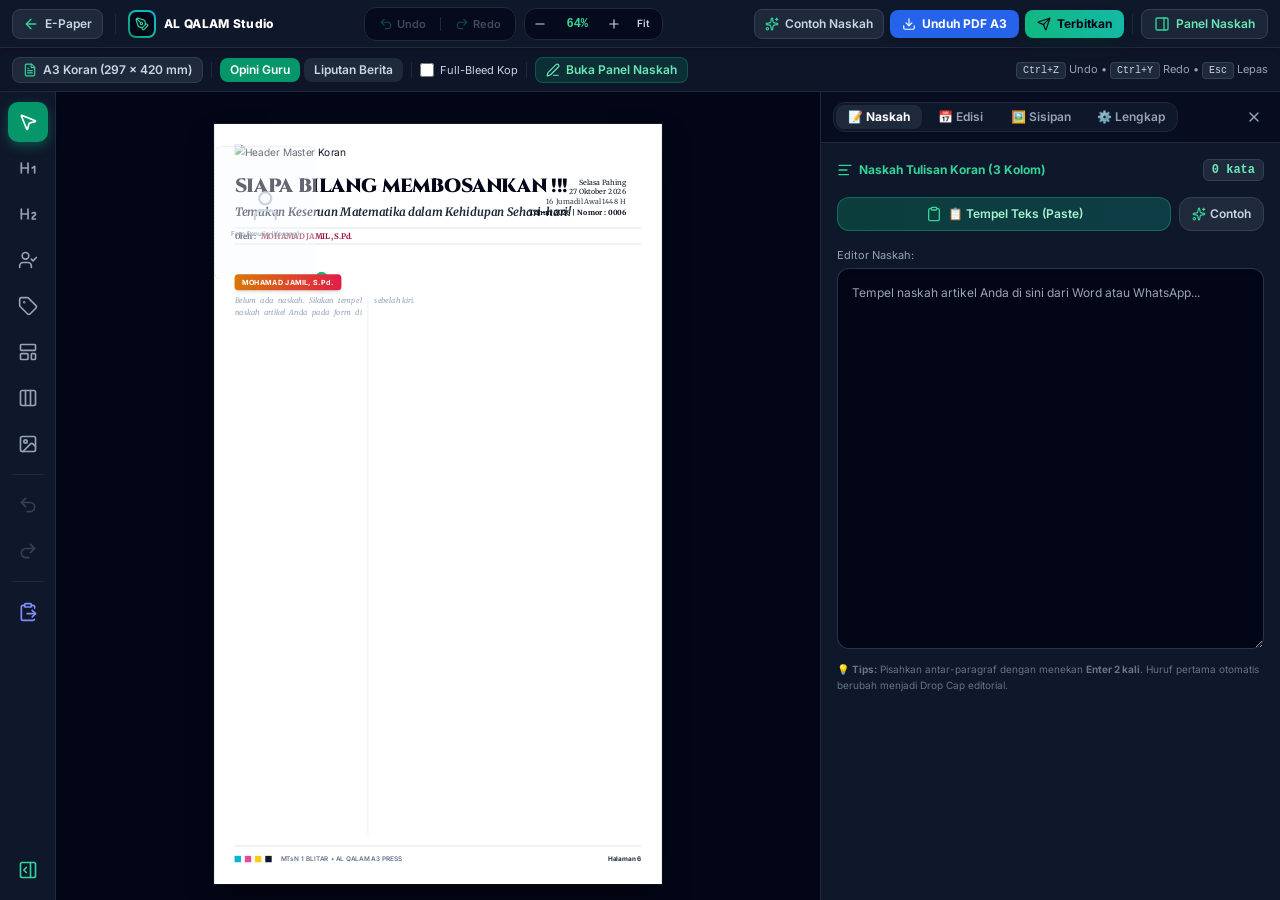
==== commit 0f4399cb: "Fitur geser dinamis langsung di halaman untuk Kop Master dan Naskah Teks" ====
--- a/studio.html
+++ b/studio.html
@@ -401,11 +401,11 @@
         <div id="a3-sheet" class="a3-sheet relative p-8 flex flex-col justify-between overflow-hidden">
 
           <!-- SHEET HEADER CONTAINER -->
-          <div id="container-sheet-header" class="w-full flex-shrink-0 mb-4 pb-1">
+          <div id="container-sheet-header" class="w-full flex-shrink-0 mb-4 pb-1 canvas-selectable transition-all select-none" data-canvas-type="header" title="Klik dan seret langsung untuk menggeser posisi Kop Master">
             
             <!-- OPTION A: Custom Uploaded Master Header View -->
-            <div id="view-custom-header-wrapper" class="w-full relative canvas-selectable group" data-canvas-type="header">
-              <img id="view-custom-header-img" src="" alt="Header Master Koran" class="w-full h-auto object-contain block mx-auto transition-transform duration-200">
+            <div id="view-custom-header-wrapper" class="w-full relative group">
+              <img id="view-custom-header-img" src="" alt="Header Master Koran" class="w-full h-auto object-contain block mx-auto transition-transform duration-200 pointer-events-none select-none">
               
               <!-- Floating Overlay Edition Box (Pojok Kanan Atas, Sejajar Bawah Huruf M) -->
               <div id="view-custom-header-overlay-box" style="top: 52px; right: 24px;" class="absolute text-right font-serif leading-snug text-slate-900 pointer-events-none select-none z-10">
@@ -531,7 +531,7 @@
             </div>
 
             <!-- Newspaper 3-Columns Text -->
-            <div class="flex-1 newspaper-columns text-slate-900 font-serif text-[11.5px] leading-relaxed select-text canvas-selectable transition-all" id="view-newspaper-content" data-canvas-type="newspaper-content" title="Klik untuk atur ukuran huruf naskah koran">
+            <div class="flex-1 newspaper-columns text-slate-900 font-serif text-[11.5px] leading-relaxed select-none canvas-selectable transition-all" id="view-newspaper-content" data-canvas-type="newspaper-content" title="Klik dan seret langsung untuk menggeser posisi naskah koran (atau klik ganda untuk buka editor teks)">
               <!-- Rendered dynamically -->
             </div>
 
@@ -1055,6 +1055,6 @@
   </div>
 
   <!-- Main Studio JavaScript with Corel Interface -->
-  <script src="js/studio.js?v=20261102_undoredo02"></script>
+  <script src="js/studio.js?v=20261102_dragkoptext01"></script>
 </body>
 </html>
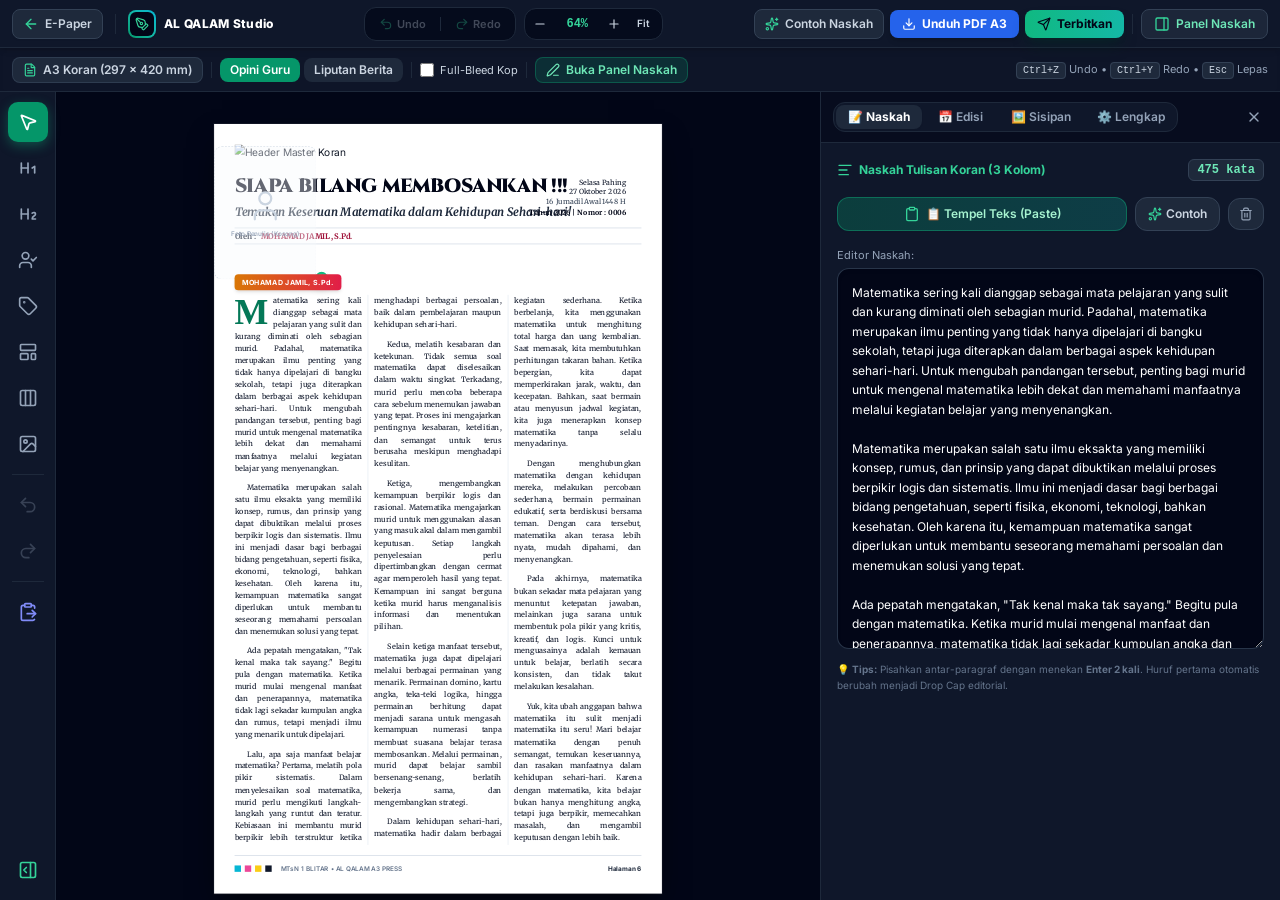
==== commit d72d9c63: "Auto-save draft teks berita dan metadata ke localStorage agar tidak hilang saat reload" ====
--- a/studio.html
+++ b/studio.html
@@ -630,6 +630,9 @@
               <i data-lucide="sparkles" class="w-3.5 h-3.5 text-emerald-400"></i>
               <span>Contoh</span>
             </button>
+            <button type="button" id="btn-clear-body-text" class="flex items-center justify-center gap-1 px-2.5 py-2 bg-slate-800 hover:bg-rose-950/60 border border-slate-700 hover:border-rose-800 text-slate-400 hover:text-rose-300 rounded-xl text-xs font-semibold transition active:scale-95 cursor-pointer" title="Kosongkan Teks Naskah">
+              <i data-lucide="trash-2" class="w-3.5 h-3.5"></i>
+            </button>
           </div>
 
           <div>
@@ -1055,6 +1058,6 @@
   </div>
 
   <!-- Main Studio JavaScript with Corel Interface -->
-  <script src="js/studio.js?v=20261102_dragkoptext01"></script>
+  <script src="js/studio.js?v=20261102_persisttext01"></script>
 </body>
 </html>
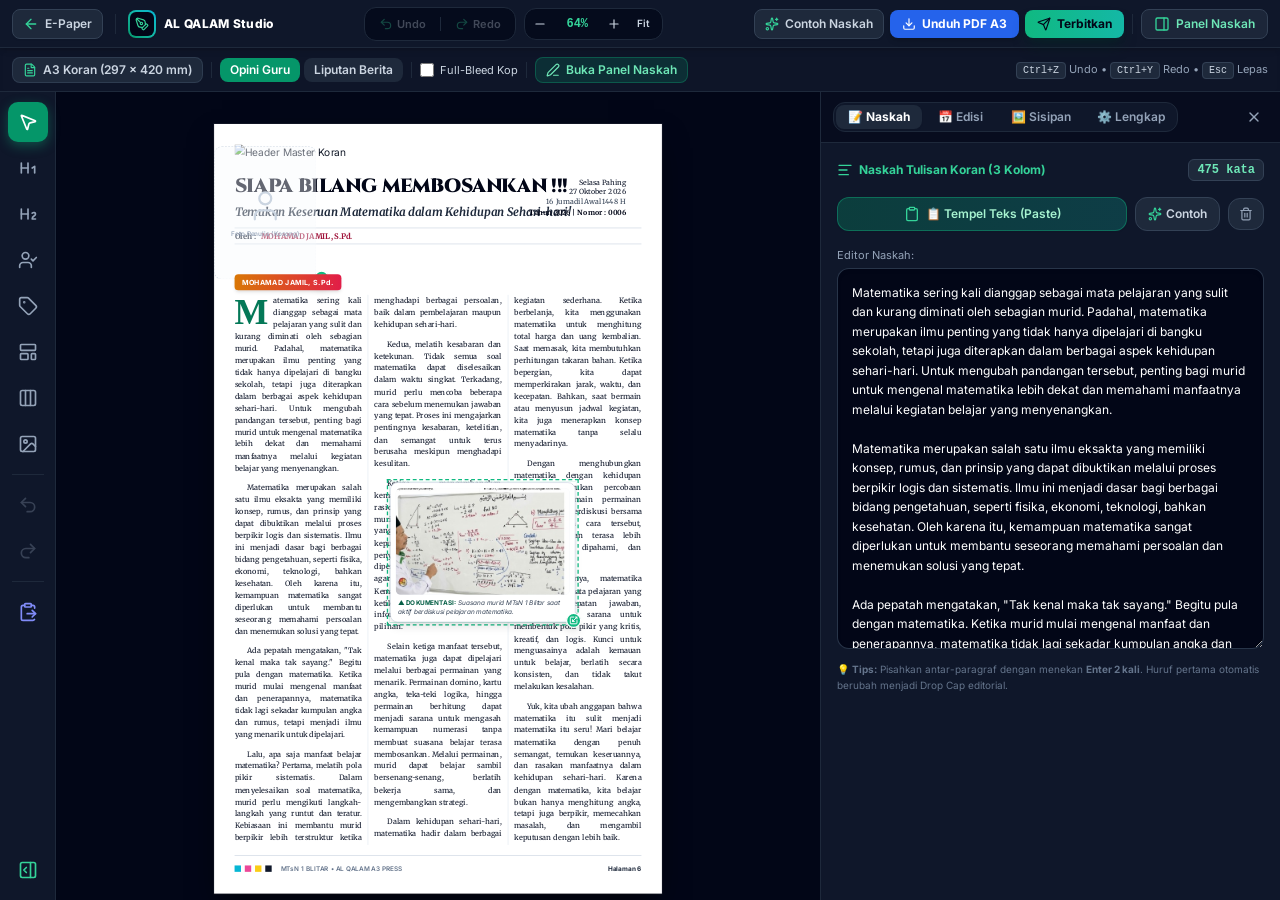
==== commit cd8c47aa: "Fitur foto kegiatan dinamis di tengah teks naskah, multi-foto, seret langsung & resize objek di hala" ====
--- a/studio.html
+++ b/studio.html
@@ -478,6 +478,11 @@
 
           </div>
 
+          <!-- DYNAMIC FLOATING ACTIVITY PHOTOS LAYER (Bisa di tengah teks naskah) -->
+          <div id="layer-activity-photos" class="contents">
+            <!-- Rendered dynamically by renderActivityPhotos() -->
+          </div>
+
           <!-- SHEET BODY (AUTHOR + HEADLINE + 3-COLUMN NEWSPAPER) -->
           <div class="flex-1 flex flex-col">
             
@@ -535,15 +540,12 @@
               <!-- Rendered dynamically -->
             </div>
 
-            <!-- Mid/Bottom Visual Inserts: Classroom Photo + Callout + Logo (Hidden by default) -->
+            <!-- Mid/Bottom Visual Inserts: Callout Box + Logo Event (Hidden by default) -->
             <div id="container-bottom-inserts" style="display: none;" class="mt-4 pt-3 border-t-2 border-slate-300 grid grid-cols-12 gap-4 items-center">
               
-              <!-- Activity Photo (Left 7 cols) -->
-              <div class="col-span-7 flex flex-col" id="container-view-activity" style="display: none;">
-                <div class="w-full h-44 bg-slate-100 rounded-lg overflow-hidden border border-slate-300 shadow-sm">
-                  <img id="view-activity-img" src="" alt="Foto Kegiatan" class="w-full h-full object-cover">
-                </div>
-                <div class="mt-2 p-2.5 bg-amber-50/80 border-l-4 border-amber-500 text-[11px] font-serif italic text-slate-800 leading-snug rounded-r" id="view-callout-quote" style="display: none;">
+              <!-- Callout Quote (Left 7 cols) -->
+              <div class="col-span-7 flex flex-col" id="container-view-activity">
+                <div class="p-2.5 bg-amber-50/80 border-l-4 border-amber-500 text-[11px] font-serif italic text-slate-800 leading-snug rounded-r shadow-sm" id="view-callout-quote" style="display: none;">
                 </div>
               </div>
 
@@ -698,32 +700,26 @@
         <!-- ==================== TAB 3: SISIPAN VISUAL ==================== -->
         <div id="tab-pane-sisipan" class="dock-tab-pane hidden space-y-4">
           
-          <!-- Foto Kegiatan -->
+          <!-- Foto Dokumentasi & Kegiatan (Multi-Photo Dinamis) -->
           <div class="bg-slate-950/60 border border-slate-800/80 rounded-2xl p-4 space-y-3">
-            <h3 class="text-xs font-bold text-emerald-400 flex items-center gap-2">
-              <i data-lucide="image" class="w-4 h-4"></i>
-              <span>Foto Dokumentasi / Kegiatan</span>
-            </h3>
-
-            <div class="w-full h-36 bg-slate-900 border border-slate-700 rounded-xl overflow-hidden relative flex items-center justify-center">
-              <img id="preview-activity-img" src="" alt="Foto Kegiatan" class="hidden w-full h-full object-cover">
-              <div id="placeholder-preview-activity" class="flex flex-col items-center justify-center text-slate-500 p-2 text-center">
-                <i data-lucide="image" class="w-8 h-8 text-slate-600"></i>
-                <span class="text-[10px] mt-1 text-slate-500 font-sans">Belum ada foto kegiatan (opsional)</span>
-              </div>
-            </div>
-
-            <div class="flex items-center justify-between gap-3">
-              <label class="cursor-pointer inline-flex items-center gap-1.5 px-3 py-1.5 bg-slate-800 hover:bg-slate-700 text-white rounded-lg text-xs font-semibold border border-slate-700 transition">
-                <i data-lucide="upload" class="w-3.5 h-3.5 text-emerald-400"></i>
-                <span id="label-activity-photo">Upload Foto Kegiatan</span>
-                <input type="file" id="inp-activity-photo" accept="image/*" class="hidden">
-              </label>
-
-              <label class="flex items-center gap-2 text-xs text-slate-300 cursor-pointer">
-                <input type="checkbox" id="chk-show-activity-img" class="rounded border-slate-700 text-emerald-600 focus:ring-emerald-500">
-                <span>Tampilkan Foto</span>
-              </label>
+            <div class="flex items-center justify-between">
+              <h3 class="text-xs font-bold text-emerald-400 flex items-center gap-2">
+                <i data-lucide="images" class="w-4 h-4"></i>
+                <span>Foto Dokumentasi / Kegiatan</span>
+              </h3>
+              <button type="button" id="btn-dock-add-activity-photo" class="inline-flex items-center gap-1 px-2.5 py-1 bg-emerald-600 hover:bg-emerald-500 text-white rounded-lg text-xs font-bold shadow transition active:scale-95 cursor-pointer" title="Tambah Foto Dokumentasi Baru">
+                <i data-lucide="plus" class="w-3.5 h-3.5"></i>
+                <span>+ Tambah Foto</span>
+              </button>
+            </div>
+
+            <p class="text-[10px] text-slate-400 leading-relaxed bg-slate-900/80 p-2.5 rounded-xl border border-slate-800">
+              💡 <b>Fitur Dinamis:</b> Foto kegiatan tidak lagi kaku di bawah. Anda bisa <b>menyeret foto ke tengah teks naskah</b>, memperbesar/memperkecil langsung dengan <b>menarik sudut kanan bawah foto di halaman</b>, dan menambahkan lebih dari satu foto.
+            </p>
+
+            <!-- Dynamic List of Activity Photos in Dock -->
+            <div id="list-activity-photos-dock" class="space-y-3 pt-1">
+              <!-- Rendered dynamically -->
             </div>
           </div>
 
@@ -1058,6 +1054,6 @@
   </div>
 
   <!-- Main Studio JavaScript with Corel Interface -->
-  <script src="js/studio.js?v=20261102_persisttext01"></script>
+  <script src="js/studio.js?v=20261102_dynamicphotos01"></script>
 </body>
 </html>
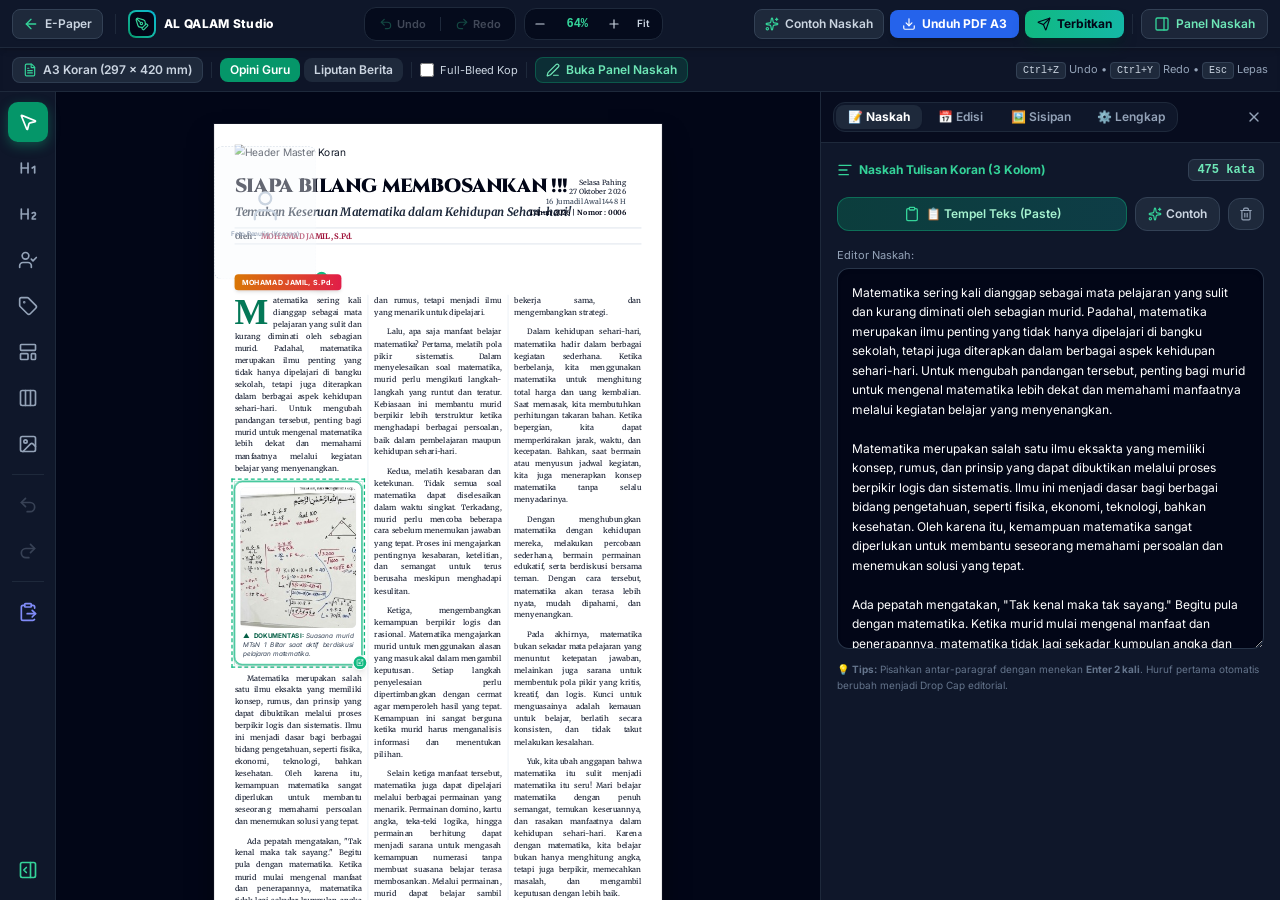
==== commit 5672eada: "Fitur text wrap in-flow foto dokumentasi di dalam kolom teks naskah (teks otomatis bergeser menyesua" ====
--- a/studio.html
+++ b/studio.html
@@ -478,10 +478,7 @@
 
           </div>
 
-          <!-- DYNAMIC FLOATING ACTIVITY PHOTOS LAYER (Bisa di tengah teks naskah) -->
-          <div id="layer-activity-photos" class="contents">
-            <!-- Rendered dynamically by renderActivityPhotos() -->
-          </div>
+
 
           <!-- SHEET BODY (AUTHOR + HEADLINE + 3-COLUMN NEWSPAPER) -->
           <div class="flex-1 flex flex-col">
@@ -1054,6 +1051,6 @@
   </div>
 
   <!-- Main Studio JavaScript with Corel Interface -->
-  <script src="js/studio.js?v=20261102_dynamicphotos01"></script>
+  <script src="js/studio.js?v=20261102_intextwrap01"></script>
 </body>
 </html>
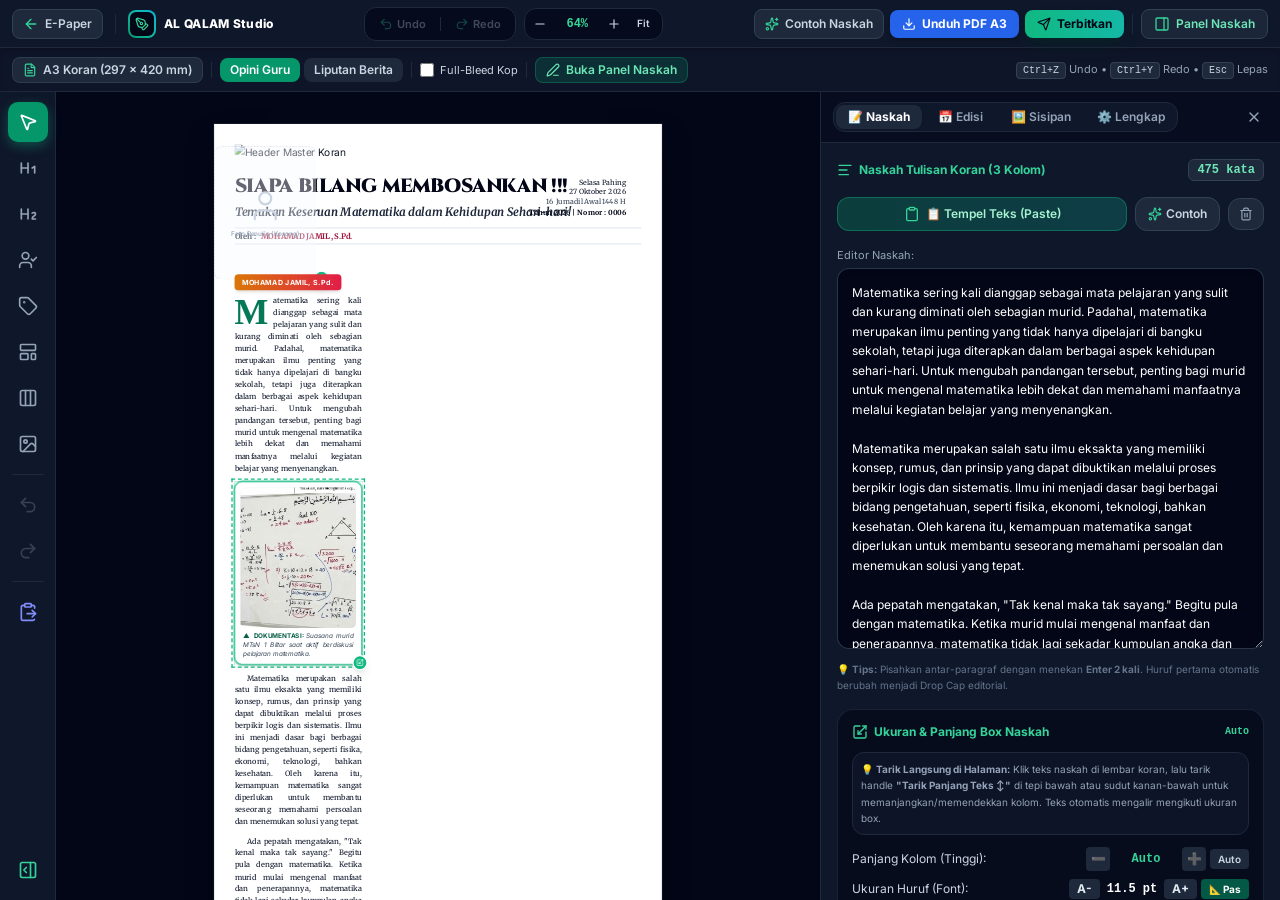
==== commit b32f47a2: "Fitur resize dinamis box naskah 3 kolom langsung di halaman (teks mengalir otomatis mengikuti panjan" ====
--- a/studio.html
+++ b/studio.html
@@ -136,6 +136,20 @@
       text-align: justify;
       text-justify: inter-word;
       hyphens: auto;
+      column-fill: auto;
+      position: relative;
+    }
+
+    /* Handles for dynamic on-canvas resizing of newspaper text box */
+    .handle-resize-body {
+      display: none;
+    }
+    #view-newspaper-content.canvas-selected .handle-resize-body {
+      display: flex !important;
+    }
+    #view-newspaper-content:hover .handle-resize-body {
+      display: flex;
+      opacity: 0.85;
     }
 
     .drop-cap::first-letter {
@@ -640,6 +654,53 @@
             <p class="text-[10px] text-slate-500 mt-1.5 leading-relaxed">
               💡 <b>Tips:</b> Pisahkan antar-paragraf dengan menekan <b>Enter 2 kali</b>. Huruf pertama otomatis berubah menjadi Drop Cap editorial.
             </p>
+          </div>
+
+          <!-- Pengaturan Box Naskah Dinamis -->
+          <div class="bg-slate-950/60 border border-slate-800/80 rounded-2xl p-3.5 space-y-3">
+            <h4 class="text-xs font-bold text-emerald-400 flex items-center justify-between">
+              <span class="flex items-center gap-1.5">
+                <i data-lucide="scaling" class="w-4 h-4"></i>
+                <span>Ukuran & Panjang Box Naskah</span>
+              </span>
+              <span class="text-[10px] font-mono text-emerald-400" id="dock-val-body-height-badge">Auto</span>
+            </h4>
+
+            <p class="text-[10px] text-slate-400 leading-relaxed bg-slate-900/80 p-2 rounded-xl border border-slate-800">
+              💡 <b>Tarik Langsung di Halaman:</b> Klik teks naskah di lembar koran, lalu tarik handle <b>"Tarik Panjang Teks ↕"</b> di tepi bawah atau sudut kanan-bawah untuk memanjangkan/memendekkan kolom. Teks otomatis mengalir mengikuti ukuran box.
+            </p>
+
+            <div class="space-y-2 text-xs">
+              <!-- Tinggi / Panjang Box -->
+              <div class="flex items-center justify-between">
+                <span class="text-slate-300">Panjang Kolom (Tinggi):</span>
+                <div class="flex items-center gap-1">
+                  <button type="button" id="btn-dock-body-height-down" class="w-6 h-6 flex items-center justify-center rounded bg-slate-800 hover:bg-slate-700 text-slate-200 font-bold cursor-pointer" title="Perpendek Tinggi Kolom">➖</button>
+                  <span id="dock-val-body-height" class="w-16 text-center font-mono font-bold text-emerald-400 text-xs">Auto</span>
+                  <button type="button" id="btn-dock-body-height-up" class="w-6 h-6 flex items-center justify-center rounded bg-slate-800 hover:bg-slate-700 text-slate-200 font-bold cursor-pointer" title="Perpanjang Tinggi Kolom">➕</button>
+                  <button type="button" id="btn-dock-body-height-reset" class="px-2 py-0.5 rounded bg-slate-800 hover:bg-slate-700 text-[10px] text-slate-300 font-semibold cursor-pointer" title="Kembalikan ke Auto">Auto</button>
+                </div>
+              </div>
+
+              <!-- Ukuran Font -->
+              <div class="flex items-center justify-between">
+                <span class="text-slate-300">Ukuran Huruf (Font):</span>
+                <div class="flex items-center gap-1">
+                  <button type="button" id="btn-dock-body-size-down" class="px-2 py-0.5 rounded bg-slate-800 hover:bg-slate-700 text-slate-200 font-bold text-xs cursor-pointer" title="Kecilkan Huruf">A-</button>
+                  <span id="dock-val-body-size" class="w-14 text-center font-mono font-bold text-white text-xs">11.5 pt</span>
+                  <button type="button" id="btn-dock-body-size-up" class="px-2 py-0.5 rounded bg-slate-800 hover:bg-slate-700 text-slate-200 font-bold text-xs cursor-pointer" title="Besarkan Huruf">A+</button>
+                  <button type="button" id="btn-dock-body-auto-fit" class="px-2 py-0.5 rounded bg-emerald-700/70 hover:bg-emerald-600 text-[10px] text-white font-bold cursor-pointer" title="Sesuaikan otomatis ukuran huruf dengan ukuran box">📐 Pas</button>
+                </div>
+              </div>
+
+              <!-- Mode Aliran Kolom -->
+              <div class="flex items-center justify-between pt-1 border-t border-slate-800">
+                <span class="text-slate-400 text-[11px]">Mode Aliran:</span>
+                <button type="button" id="btn-dock-body-column-fill" class="px-2.5 py-1 rounded-lg bg-slate-800 hover:bg-slate-700 text-slate-200 text-[11px] font-semibold border border-slate-700 cursor-pointer">
+                  Isi Penuh Kolom ↕
+                </button>
+              </div>
+            </div>
           </div>
 
         </div>
@@ -1051,6 +1112,6 @@
   </div>
 
   <!-- Main Studio JavaScript with Corel Interface -->
-  <script src="js/studio.js?v=20261102_intextwrap01"></script>
+  <script src="js/studio.js?v=20261110_resizabletext01"></script>
 </body>
 </html>
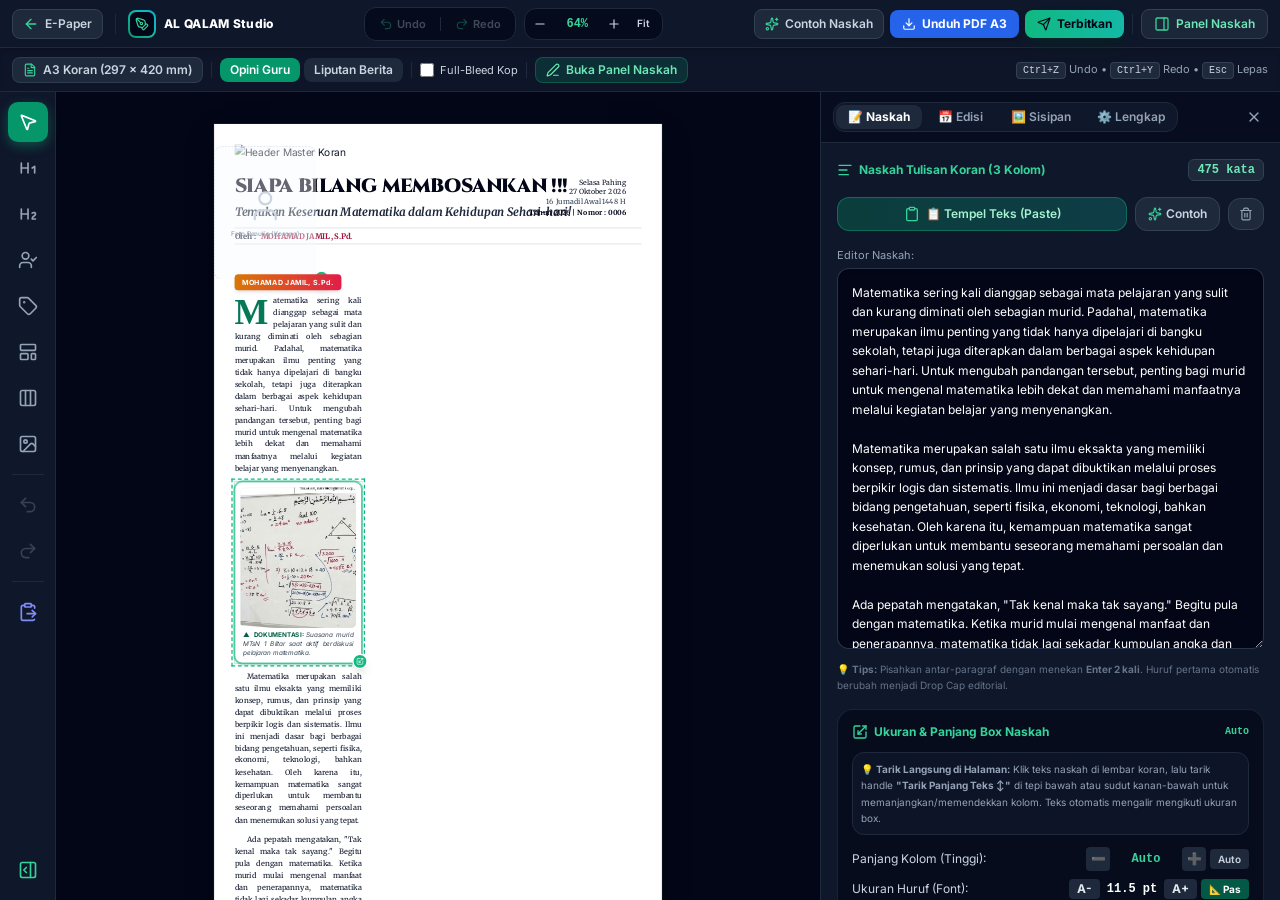
==== commit 97311246: "Fitur posisi gambar dinamis tanpa box putih (frameless PNG cutout) dengan text-wrap siluet mengitari" ====
--- a/studio.html
+++ b/studio.html
@@ -772,7 +772,7 @@
             </div>
 
             <p class="text-[10px] text-slate-400 leading-relaxed bg-slate-900/80 p-2.5 rounded-xl border border-slate-800">
-              💡 <b>Fitur Dinamis:</b> Foto kegiatan tidak lagi kaku di bawah. Anda bisa <b>menyeret foto ke tengah teks naskah</b>, memperbesar/memperkecil langsung dengan <b>menarik sudut kanan bawah foto di halaman</b>, dan menambahkan lebih dari satu foto.
+              💡 <b>Posisi Dinamis & PNG Cutout:</b> Gambar kini bisa <b>tanpa box putih (transparan / cutout PNG)</b> sehingga teks naskah <b>mengalir rapi mengitari siluet gambar</b> (seperti majalah profesional). Tersedia pilihan posisi <b>Rata Kiri</b> (teks di kanan), <b>Rata Kanan</b> (teks di kiri), <b>1 Kolom Penuh</b>, atau <b>Bentang 3 Kolom</b>.
             </p>
 
             <!-- Dynamic List of Activity Photos in Dock -->
@@ -1112,6 +1112,6 @@
   </div>
 
   <!-- Main Studio JavaScript with Corel Interface -->
-  <script src="js/studio.js?v=20261110_resizabletext01"></script>
+  <script src="js/studio.js?v=20261110_pngwrap01"></script>
 </body>
 </html>
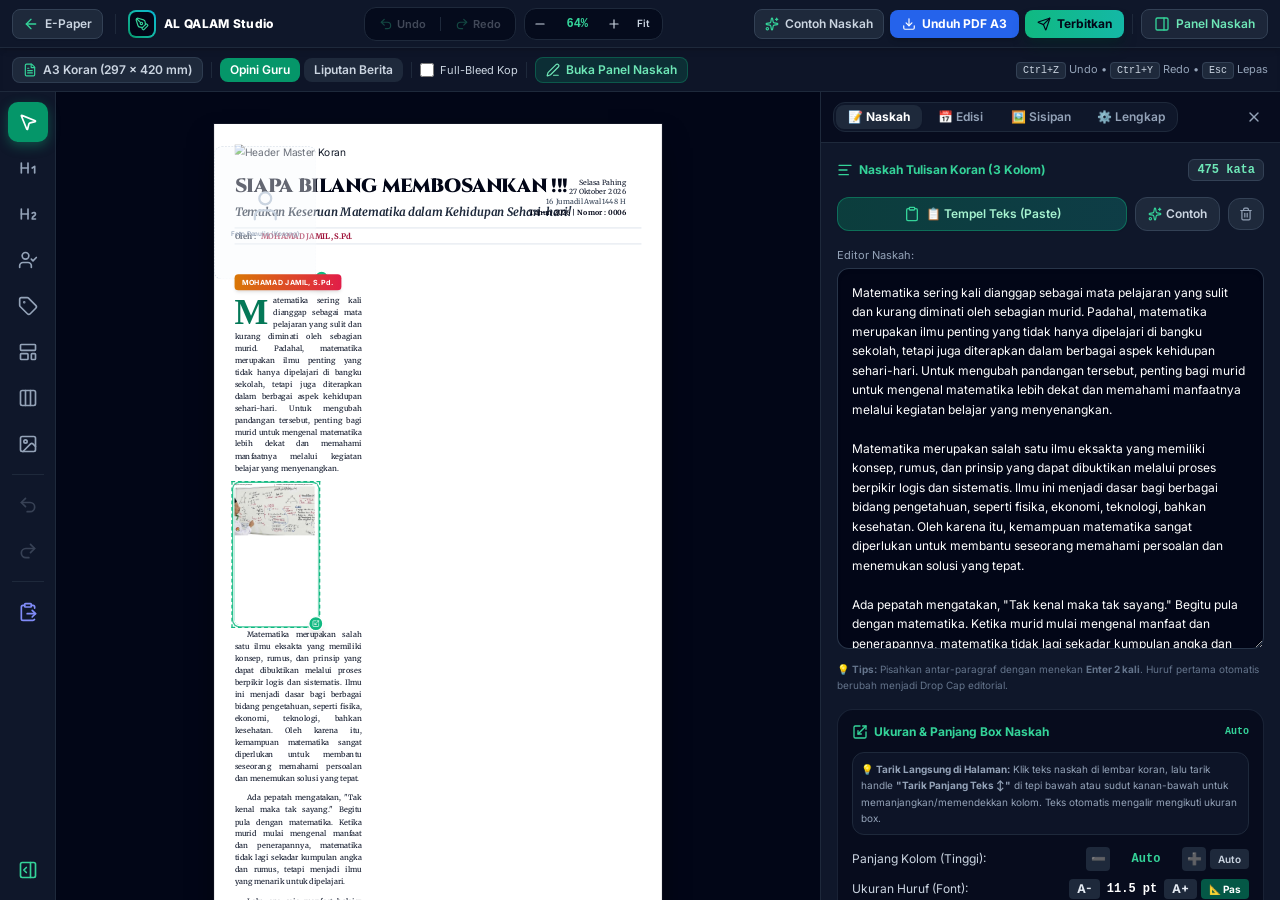
==== commit a39084b2: "Fix migrasi otomatis gambar transparan tanpa box putih & text-wrap mengalir di kanan" ====
--- a/studio.html
+++ b/studio.html
@@ -1112,6 +1112,6 @@
   </div>
 
   <!-- Main Studio JavaScript with Corel Interface -->
-  <script src="js/studio.js?v=20261110_pngwrap01"></script>
+  <script src="js/studio.js?v=20261110_transparentwrap03"></script>
 </body>
 </html>
